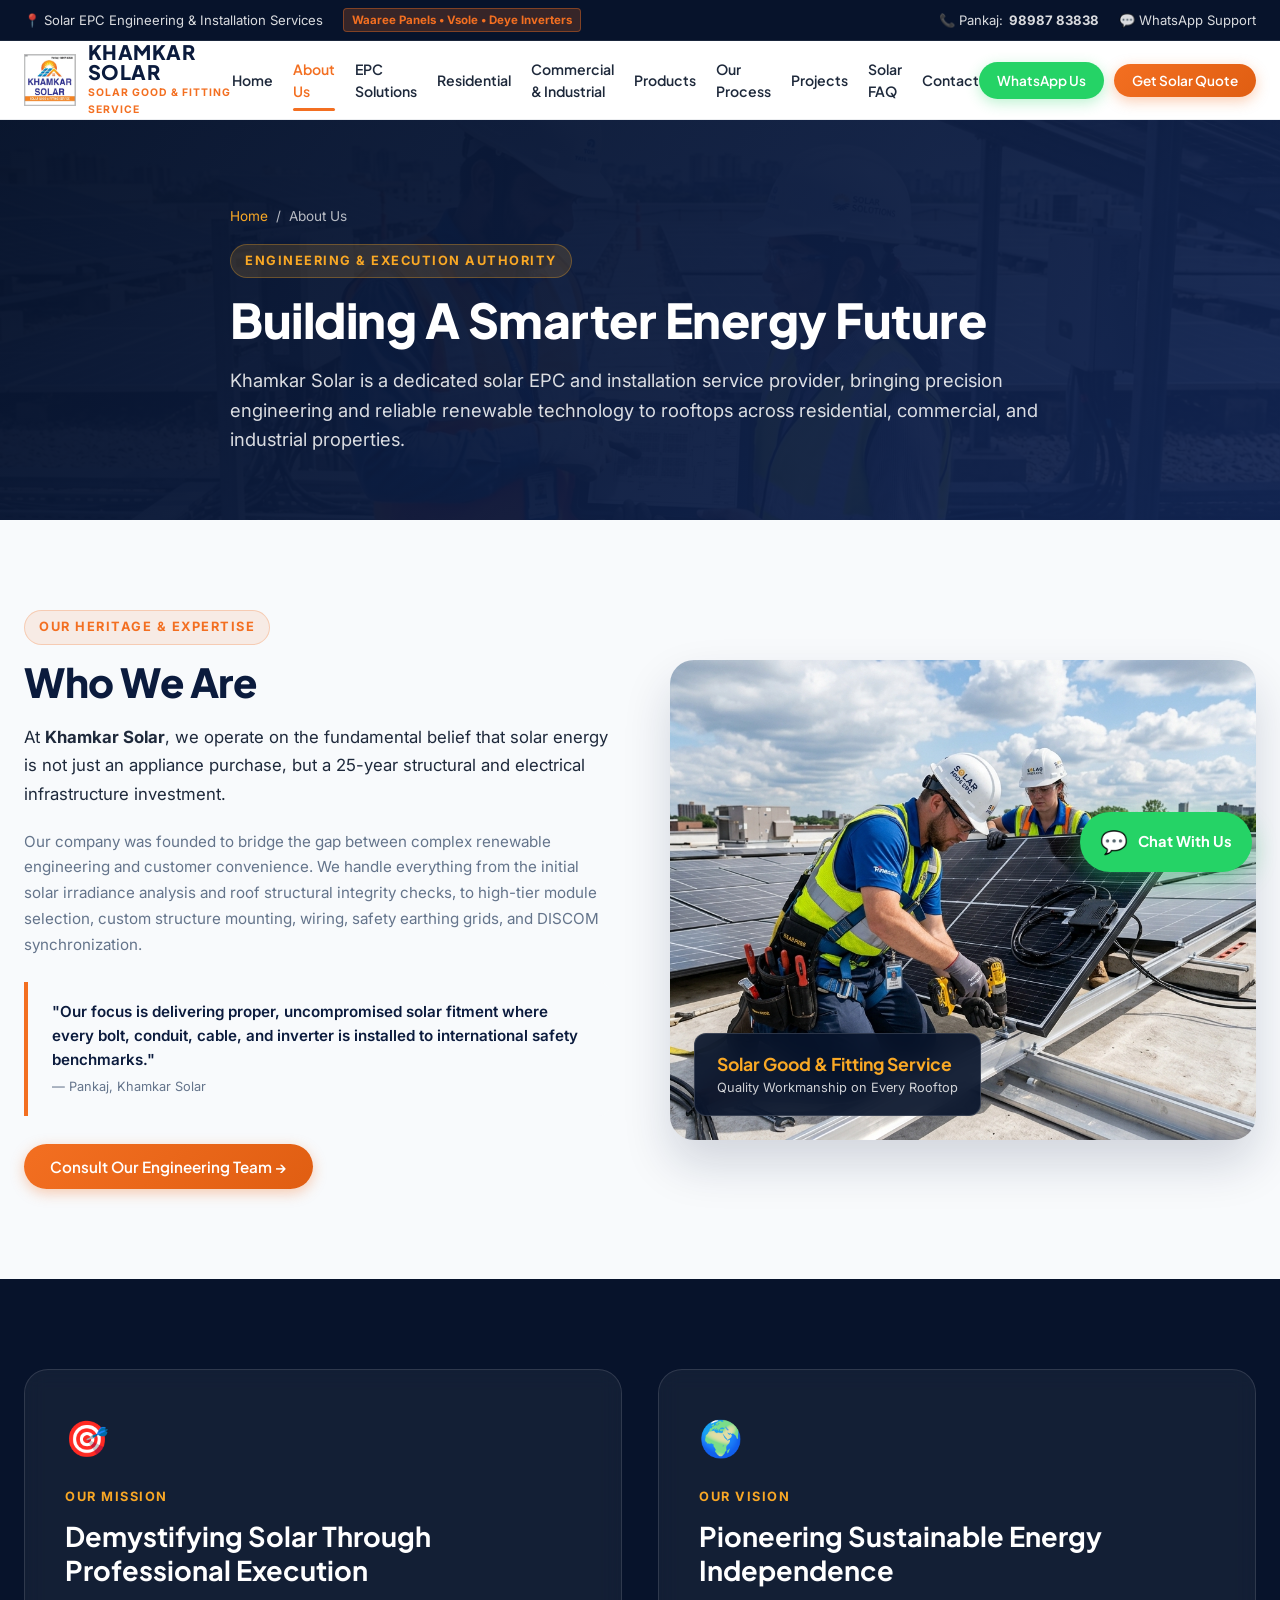
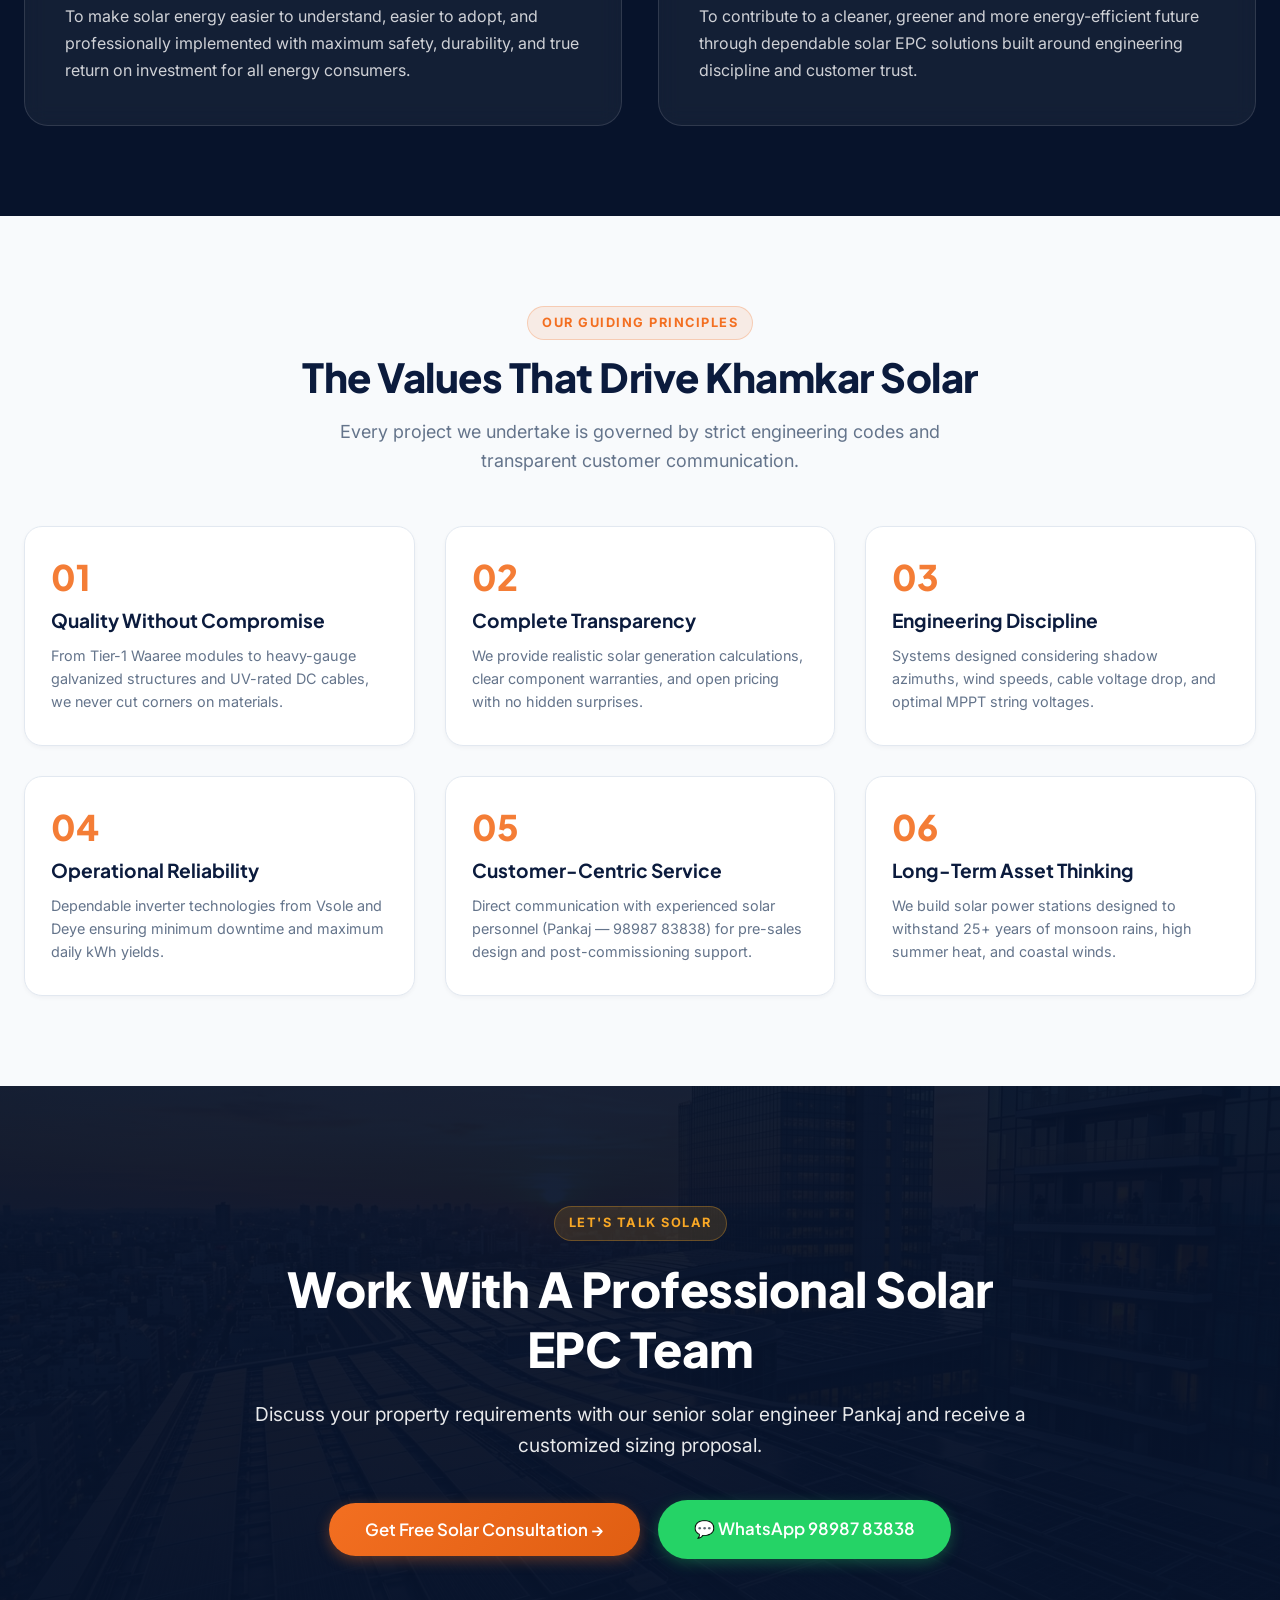
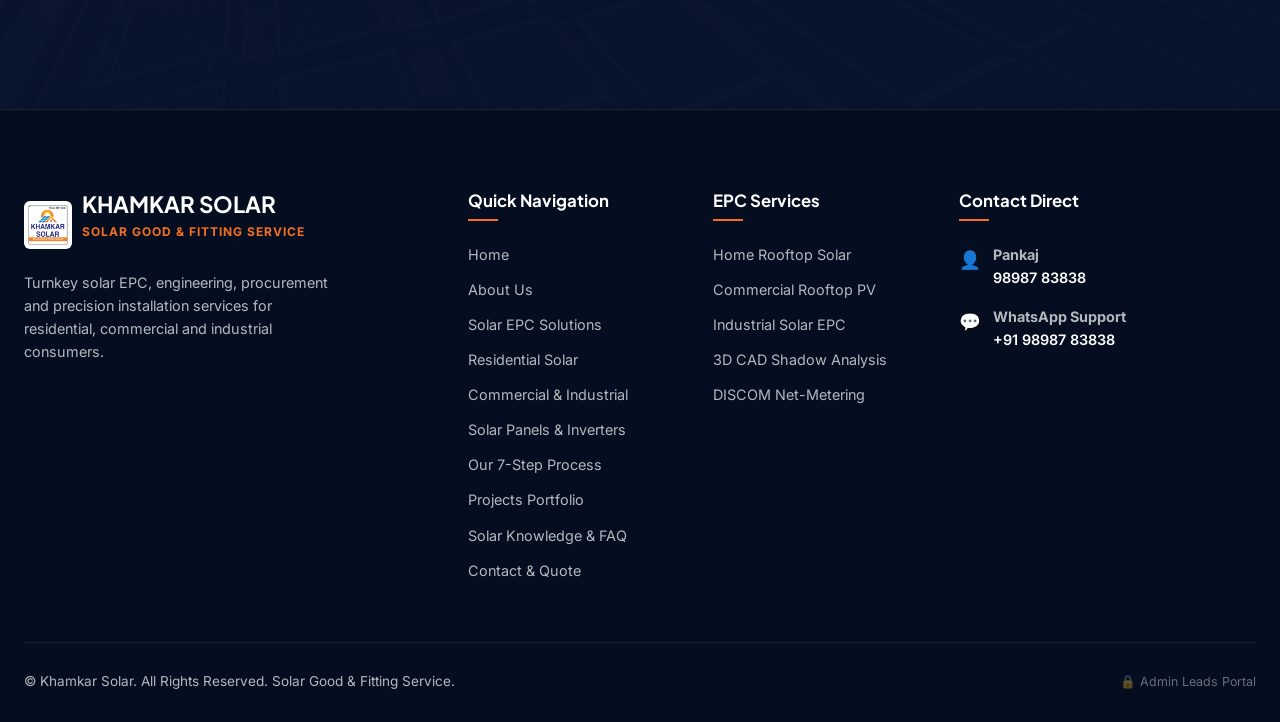
==== about.html @ e3d7c537 "Initial commit: Khamkar Solar premium 10-page corporate EPC website" ====
<!DOCTYPE html>
<html lang="en">
<head>
  <meta charset="UTF-8">
  <meta name="viewport" content="width=device-width, initial-scale=1.0">
  <title>About Us | Khamkar Solar — Solar EPC & Fitting Services</title>
  <meta name="description" content="Discover Khamkar Solar's engineering standards, mission, vision, and core values in turnkey solar EPC and rooftop fitment.">
  <link rel="icon" href="assets/images/khamkar-solar-logo.png" type="image/png">
  <link rel="stylesheet" href="css/style.css">
  <link rel="stylesheet" href="css/components.css">
</head>
<body>

  <!-- Topbar -->
  <div class="topbar">
    <div class="container topbar-content">
      <div class="topbar-left">
        <span class="topbar-link">📍 Solar EPC Engineering & Installation Services</span>
        <span class="topbar-badge">Waaree Panels • Vsole • Deye Inverters</span>
      </div>
      <div class="topbar-right">
        <a href="tel:9898783838" class="topbar-link">📞 Pankaj: <strong>98987 83838</strong></a>
        <a href="https://wa.me/919898783838" target="_blank" class="topbar-link">💬 WhatsApp Support</a>
      </div>
    </div>
  </div>

  <!-- Main Header -->
  <header class="main-header">
    <div class="container header-container">
      <a href="index.html" class="brand-logo-wrap">
        <img src="assets/images/khamkar-solar-logo.png" alt="Khamkar Solar Logo" class="brand-logo-img">
        <div class="brand-text">
          <span class="brand-name">KHAMKAR SOLAR</span>
          <span class="brand-tagline">SOLAR GOOD & FITTING SERVICE</span>
        </div>
      </a>

      <nav class="nav-menu">
        <a href="index.html" class="nav-link">Home</a>
        <a href="about.html" class="nav-link active">About Us</a>
        <a href="solutions.html" class="nav-link">EPC Solutions</a>
        <a href="residential.html" class="nav-link">Residential</a>
        <a href="commercial.html" class="nav-link">Commercial & Industrial</a>
        <a href="products.html" class="nav-link">Products</a>
        <a href="process.html" class="nav-link">Our Process</a>
        <a href="projects.html" class="nav-link">Projects</a>
        <a href="faq.html" class="nav-link">Solar FAQ</a>
        <a href="contact.html" class="nav-link">Contact</a>
      </nav>

      <div class="header-actions">
        <a href="https://wa.me/919898783838" target="_blank" class="btn btn-whatsapp btn-sm">WhatsApp Us</a>
        <button class="btn btn-primary btn-sm btn-open-quote-modal">Get Solar Quote</button>
        <button class="mobile-nav-toggle" aria-label="Toggle navigation">☰</button>
      </div>
    </div>
  </header>

  <!-- Mobile Drawer Backdrop & Drawer -->
  <div class="mobile-drawer-backdrop"></div>
  <aside class="mobile-nav-drawer">
    <div>
      <div class="mobile-drawer-header">
        <div class="brand-text">
          <span class="brand-name" style="color: #FFF;">KHAMKAR SOLAR</span>
          <span class="brand-tagline">SOLAR GOOD & FITTING SERVICE</span>
        </div>
        <button class="mobile-drawer-close">✕</button>
      </div>
      <nav class="mobile-nav-list">
        <a href="index.html">Home</a>
        <a href="about.html" class="active">About Us</a>
        <a href="solutions.html">Solar EPC Solutions</a>
        <a href="residential.html">Residential Solar</a>
        <a href="commercial.html">Commercial & Industrial</a>
        <a href="products.html">Solar Panels & Inverters</a>
        <a href="process.html">Our Process</a>
        <a href="projects.html">Projects / Portfolio</a>
        <a href="faq.html">Solar Knowledge / FAQ</a>
        <a href="contact.html">Contact / Get Quote</a>
      </nav>
    </div>
    <div class="mobile-drawer-footer">
      <a href="tel:9898783838" class="btn btn-secondary btn-sm">📞 Call: 98987 83838</a>
      <button class="btn btn-primary btn-sm btn-open-quote-modal">Get Free Solar Quote</button>
    </div>
  </aside>

  <!-- Page Hero -->
  <section class="page-hero">
    <img src="assets/images/hero-solar-engineers.jpg" alt="Solar Engineering Team" class="page-hero-bg">
    <div class="page-hero-overlay"></div>
    <div class="container">
      <div class="page-hero-content">
        <div class="breadcrumb">
          <a href="index.html">Home</a> <span>/</span> <span>About Us</span>
        </div>
        <span class="eyebrow eyebrow-light eyebrow-pill">Engineering & Execution Authority</span>
        <h1 class="page-hero-title">Building A Smarter Energy Future</h1>
        <p class="page-hero-desc">
          Khamkar Solar is a dedicated solar EPC and installation service provider, bringing precision engineering and reliable renewable technology to rooftops across residential, commercial, and industrial properties.
        </p>
      </div>
    </div>
  </section>

  <!-- Who We Are Split Section -->
  <section class="section">
    <div class="container">
      <div class="split-screen">
        <div>
          <span class="eyebrow eyebrow-pill">Our Heritage & Expertise</span>
          <h2 class="section-title">Who We Are</h2>
          <p style="color: var(--color-text-main); font-size: 1.05rem; line-height: 1.7; margin-bottom: 20px;">
            At <strong>Khamkar Solar</strong>, we operate on the fundamental belief that solar energy is not just an appliance purchase, but a 25-year structural and electrical infrastructure investment.
          </p>
          <p style="color: var(--color-text-muted); font-size: 0.95rem; line-height: 1.7; margin-bottom: 24px;">
            Our company was founded to bridge the gap between complex renewable engineering and customer convenience. We handle everything from the initial solar irradiance analysis and roof structural integrity checks, to high-tier module selection, custom structure mounting, wiring, safety earthing grids, and DISCOM synchronization.
          </p>
          <div style="background: #F8FAFC; border-left: 4px solid var(--color-accent-orange); padding: 18px 24px; border-radius: 0 var(--radius-md) var(--radius-md) 0; margin-bottom: 28px;">
            <p style="font-weight: 600; color: var(--color-primary); font-size: 0.95rem;">
              "Our focus is delivering proper, uncompromised solar fitment where every bolt, conduit, cable, and inverter is installed to international safety benchmarks."
            </p>
            <span style="font-size: 0.8rem; color: var(--color-text-muted);">— Pankaj, Khamkar Solar</span>
          </div>
          <button class="btn btn-primary btn-open-quote-modal">Consult Our Engineering Team →</button>
        </div>
        <div class="split-image-wrap">
          <img src="assets/images/solar-installation-work.jpg" alt="Solar Installation Engineers" class="split-image">
          <div class="split-badge">
            <div class="split-badge-title">Solar Good & Fitting Service</div>
            <div class="split-badge-sub">Quality Workmanship on Every Rooftop</div>
          </div>
        </div>
      </div>
    </div>
  </section>

  <!-- Mission & Vision -->
  <section class="section section-dark">
    <div class="container">
      <div class="grid-2">
        <div style="background: rgba(255,255,255,0.05); border: 1px solid rgba(255,255,255,0.12); padding: 40px; border-radius: var(--radius-xl); backdrop-filter: blur(10px);">
          <div style="font-size: 2.2rem; margin-bottom: 16px;">🎯</div>
          <span class="eyebrow eyebrow-light">Our Mission</span>
          <h3 style="color: #FFF; font-size: 1.7rem; margin-bottom: 16px;">Demystifying Solar Through Professional Execution</h3>
          <p style="color: rgba(255,255,255,0.8); font-size: 1rem; line-height: 1.7;">
            To make solar energy easier to understand, easier to adopt, and professionally implemented with maximum safety, durability, and true return on investment for all energy consumers.
          </p>
        </div>

        <div style="background: rgba(255,255,255,0.05); border: 1px solid rgba(255,255,255,0.12); padding: 40px; border-radius: var(--radius-xl); backdrop-filter: blur(10px);">
          <div style="font-size: 2.2rem; margin-bottom: 16px;">🌍</div>
          <span class="eyebrow eyebrow-light">Our Vision</span>
          <h3 style="color: #FFF; font-size: 1.7rem; margin-bottom: 16px;">Pioneering Sustainable Energy Independence</h3>
          <p style="color: rgba(255,255,255,0.8); font-size: 1rem; line-height: 1.7;">
            To contribute to a cleaner, greener and more energy-efficient future through dependable solar EPC solutions built around engineering discipline and customer trust.
          </p>
        </div>
      </div>
    </div>
  </section>

  <!-- Core Values 6-Block Grid -->
  <section class="section">
    <div class="container">
      <div class="text-center" style="max-width: 720px; margin: 0 auto 50px;">
        <span class="eyebrow eyebrow-pill">Our Guiding Principles</span>
        <h2 class="section-title">The Values That Drive Khamkar Solar</h2>
        <p class="section-subtitle center-block">
          Every project we undertake is governed by strict engineering codes and transparent customer communication.
        </p>
      </div>

      <div class="grid-3">
        <div class="why-card" style="background: #FFF; border: 1px solid var(--color-border); box-shadow: var(--shadow-sm);">
          <span class="why-num">01</span>
          <h4 style="color: var(--color-primary);">Quality Without Compromise</h4>
          <p style="color: var(--color-text-muted);">From Tier-1 Waaree modules to heavy-gauge galvanized structures and UV-rated DC cables, we never cut corners on materials.</p>
        </div>

        <div class="why-card" style="background: #FFF; border: 1px solid var(--color-border); box-shadow: var(--shadow-sm);">
          <span class="why-num">02</span>
          <h4 style="color: var(--color-primary);">Complete Transparency</h4>
          <p style="color: var(--color-text-muted);">We provide realistic solar generation calculations, clear component warranties, and open pricing with no hidden surprises.</p>
        </div>

        <div class="why-card" style="background: #FFF; border: 1px solid var(--color-border); box-shadow: var(--shadow-sm);">
          <span class="why-num">03</span>
          <h4 style="color: var(--color-primary);">Engineering Discipline</h4>
          <p style="color: var(--color-text-muted);">Systems designed considering shadow azimuths, wind speeds, cable voltage drop, and optimal MPPT string voltages.</p>
        </div>

        <div class="why-card" style="background: #FFF; border: 1px solid var(--color-border); box-shadow: var(--shadow-sm);">
          <span class="why-num">04</span>
          <h4 style="color: var(--color-primary);">Operational Reliability</h4>
          <p style="color: var(--color-text-muted);">Dependable inverter technologies from Vsole and Deye ensuring minimum downtime and maximum daily kWh yields.</p>
        </div>

        <div class="why-card" style="background: #FFF; border: 1px solid var(--color-border); box-shadow: var(--shadow-sm);">
          <span class="why-num">05</span>
          <h4 style="color: var(--color-primary);">Customer-Centric Service</h4>
          <p style="color: var(--color-text-muted);">Direct communication with experienced solar personnel (Pankaj — 98987 83838) for pre-sales design and post-commissioning support.</p>
        </div>

        <div class="why-card" style="background: #FFF; border: 1px solid var(--color-border); box-shadow: var(--shadow-sm);">
          <span class="why-num">06</span>
          <h4 style="color: var(--color-primary);">Long-Term Asset Thinking</h4>
          <p style="color: var(--color-text-muted);">We build solar power stations designed to withstand 25+ years of monsoon rains, high summer heat, and coastal winds.</p>
        </div>
      </div>
    </div>
  </section>

  <!-- Grand Sunset CTA -->
  <section class="grand-cta-section">
    <img src="assets/images/hero-solar-sunset.jpg" alt="Sunset Solar Array" class="grand-cta-bg">
    <div class="grand-cta-overlay"></div>
    <div class="container">
      <div class="grand-cta-content">
        <span class="eyebrow eyebrow-light eyebrow-pill" style="margin-bottom: 18px;">Let's Talk Solar</span>
        <h2>Work With A Professional Solar EPC Team</h2>
        <p>
          Discuss your property requirements with our senior solar engineer Pankaj and receive a customized sizing proposal.
        </p>
        <div class="grand-cta-buttons">
          <button class="btn btn-primary btn-lg btn-open-quote-modal">Get Free Solar Consultation →</button>
          <a href="https://wa.me/919898783838" target="_blank" class="btn btn-whatsapp btn-lg">
            💬 WhatsApp 98987 83838
          </a>
        </div>
      </div>
    </div>
  </section>

  <!-- Global Footer -->
  <footer class="main-footer">
    <div class="container">
      <div class="footer-grid">
        <div class="footer-brand">
          <div style="display: flex; align-items: center; gap: 10px; margin-bottom: 12px;">
            <img src="assets/images/khamkar-solar-logo.png" alt="Khamkar Solar" style="height: 48px; background: #FFF; padding: 4px; border-radius: 6px;">
            <div>
              <h3>KHAMKAR SOLAR</h3>
              <div class="footer-tagline">SOLAR GOOD & FITTING SERVICE</div>
            </div>
          </div>
          <p>Turnkey solar EPC, engineering, procurement and precision installation services for residential, commercial and industrial consumers.</p>
        </div>

        <div>
          <h4 class="footer-heading">Quick Navigation</h4>
          <div class="footer-links">
            <a href="index.html">Home</a>
            <a href="about.html">About Us</a>
            <a href="solutions.html">Solar EPC Solutions</a>
            <a href="residential.html">Residential Solar</a>
            <a href="commercial.html">Commercial & Industrial</a>
            <a href="products.html">Solar Panels & Inverters</a>
            <a href="process.html">Our 7-Step Process</a>
            <a href="projects.html">Projects Portfolio</a>
            <a href="faq.html">Solar Knowledge & FAQ</a>
            <a href="contact.html">Contact & Quote</a>
          </div>
        </div>

        <div>
          <h4 class="footer-heading">EPC Services</h4>
          <div class="footer-links">
            <a href="residential.html">Home Rooftop Solar</a>
            <a href="commercial.html">Commercial Rooftop PV</a>
            <a href="commercial.html">Industrial Solar EPC</a>
            <a href="solutions.html">3D CAD Shadow Analysis</a>
            <a href="solutions.html">DISCOM Net-Metering</a>
          </div>
        </div>

        <div>
          <h4 class="footer-heading">Contact Direct</h4>
          <div class="footer-contact-item">
            <span class="footer-contact-icon">👤</span>
            <div><strong>Pankaj</strong><br><a href="tel:9898783838">98987 83838</a></div>
          </div>
          <div class="footer-contact-item">
            <span class="footer-contact-icon">💬</span>
            <div><strong>WhatsApp Support</strong><br><a href="https://wa.me/919898783838" target="_blank">+91 98987 83838</a></div>
          </div>
        </div>
      </div>

      <div class="footer-bottom">
        <div>© Khamkar Solar. All Rights Reserved. Solar Good & Fitting Service.</div>
        <div><a href="#" id="openAdminLeads" class="footer-admin-btn">🔒 Admin Leads Portal</a></div>
      </div>
    </div>
  </footer>

  <!-- Include Quote Modal & Admin Drawer & Floating Widgets from main.js -->
  <div class="modal-backdrop" id="quoteModal">
    <div class="quote-modal-card">
      <div class="quote-modal-header">
        <button class="quote-modal-close" aria-label="Close modal">✕</button>
        <span class="eyebrow eyebrow-light" style="font-size: 0.75rem; letter-spacing: 1px;">KHAMKAR SOLAR EPC</span>
        <h3 style="color: #FFF; font-size: 1.4rem;">Get Your Free Solar Quote</h3>
        <p style="color: rgba(255,255,255,0.75); font-size: 0.82rem; margin-top: 4px;">Complete 5 simple steps for an engineered solar proposal.</p>
        <div class="quote-step-indicators">
          <div class="step-node active">1</div>
          <div class="step-node">2</div>
          <div class="step-node">3</div>
          <div class="step-node">4</div>
          <div class="step-node">5</div>
        </div>
      </div>
      <div class="quote-modal-body">
        <div class="quote-form-wizard">
          <form id="multiStepQuoteForm">
            <div class="quote-step-pane active" data-step="1">
              <h3>What type of property is this for?</h3>
              <p>Select your establishment type.</p>
              <div class="radio-selection-grid">
                <label class="radio-box-option selected">
                  <input type="radio" name="propertyType" value="Residential" checked>
                  <div class="radio-box-icon">🏡</div>
                  <span class="radio-box-label">Residential</span>
                </label>
                <label class="radio-box-option">
                  <input type="radio" name="propertyType" value="Commercial">
                  <div class="radio-box-icon">🏢</div>
                  <span class="radio-box-label">Commercial</span>
                </label>
                <label class="radio-box-option">
                  <input type="radio" name="propertyType" value="Industrial">
                  <div class="radio-box-icon">🏭</div>
                  <span class="radio-box-label">Industrial</span>
                </label>
              </div>
            </div>
            <div class="quote-step-pane" data-step="2">
              <h3>Monthly Electricity Bill?</h3>
              <div class="form-field">
                <select id="quoteBillRange">
                  <option value="Under ₹3,000">Under ₹3,000 / month</option>
                  <option value="₹3,000 - ₹6,000" selected>₹3,000 - ₹6,000 / month</option>
                  <option value="₹6,000 - ₹12,000">₹6,000 - ₹12,000 / month</option>
                  <option value="₹12,000 - ₹25,000">₹12,000 - ₹25,000 / month</option>
                  <option value="Above ₹25,000">Above ₹25,000 / month</option>
                </select>
              </div>
            </div>
            <div class="quote-step-pane" data-step="3">
              <h3>City / Location</h3>
              <div class="form-field">
                <input type="text" id="quoteCity" placeholder="City or Town name">
              </div>
            </div>
            <div class="quote-step-pane" data-step="4">
              <h3>Your Contact Information</h3>
              <div class="form-field">
                <label>Full Name *</label>
                <input type="text" id="quoteName" required placeholder="Full name">
              </div>
              <div class="form-field">
                <label>Phone Number *</label>
                <input type="tel" id="quotePhone" required placeholder="10-digit mobile number">
              </div>
            </div>
            <div class="quote-step-pane" data-step="5">
              <h3>Requirement Notes</h3>
              <div class="form-field">
                <select id="quoteRequirement">
                  <option value="Solar EPC Rooftop" selected>Solar EPC Rooftop System</option>
                  <option value="Waaree Solar Panels">Waaree Solar Panels</option>
                  <option value="Inverter Installation">Vsole / Deye Inverters</option>
                  <option value="Consultation">Engineering Consultation</option>
                </select>
              </div>
              <div class="form-field">
                <textarea id="quoteMessage" rows="3" placeholder="Additional details..."></textarea>
              </div>
            </div>
            <div class="quote-modal-footer">
              <button type="button" class="btn btn-outline-navy btn-sm" id="quoteBtnPrev" style="display: none;">← Back</button>
              <div style="margin-left: auto;">
                <button type="button" class="btn btn-primary" id="quoteBtnNext">Continue →</button>
                <button type="submit" class="btn btn-primary" id="quoteBtnSubmit" style="display: none;">Submit Quote ✓</button>
              </div>
            </div>
          </form>
        </div>
        <div class="quote-success-state" style="display: none;">
          <div class="quote-success-icon">✓</div>
          <h3>Thank You!</h3>
          <p>We have received your enquiry. Our team will contact you shortly.</p>
          <a href="#" target="_blank" class="btn btn-whatsapp btn-wa-submit">💬 Fast-Track on WhatsApp</a>
        </div>
      </div>
    </div>
  </div>

  <!-- Floating Elements -->
  <a href="https://wa.me/919898783838" target="_blank" class="whatsapp-float-btn" aria-label="Chat on WhatsApp">
    <span class="whatsapp-float-icon">💬</span>
    <span>Chat With Us</span>
  </a>
  <div class="mobile-call-bar">
    <div class="mobile-call-bar-grid">
      <a href="tel:9898783838" class="btn btn-secondary btn-sm" style="background: var(--color-primary); color: #FFF;">📞 Call</a>
      <a href="https://wa.me/919898783838" target="_blank" class="btn btn-whatsapp btn-sm">💬 WhatsApp</a>
    </div>
  </div>

  <div class="admin-drawer" id="adminDrawer">
    <div class="admin-drawer-header">
      <div><h3 style="color: #FFF;">CMS & Lead Storage</h3></div>
      <button id="closeAdminDrawer" style="color: #FFF;">✕</button>
    </div>
    <div class="admin-drawer-body">
      <div id="adminLeadsList"></div>
    </div>
  </div>

  <script src="js/main.js"></script>
</body>
</html>
---- css/style.css ----
/* ==========================================================================
   KHAMKAR SOLAR — EPC CORPORATE DESIGN SYSTEM & CORE STYLES
   Brand: Khamkar Solar | Solar Good & Fitting Service
   ========================================================================== */

@import url('https://fonts.googleapis.com/css2?family=Inter:wght@300;400;500;600;700&family=Plus+Jakarta+Sans:wght@400;500;600;700;800&display=swap');

:root {
  /* Brand Color Palette */
  --color-primary-dark: #07132B;
  --color-primary: #0B1B3D;
  --color-primary-navy: #132758;
  --color-primary-light: #1E3A8A;
  
  --color-accent-orange: #F36F21;
  --color-accent-orange-hover: #E05E12;
  --color-accent-orange-glow: rgba(243, 111, 33, 0.25);
  
  --color-accent-gold: #F9A825;
  --color-accent-yellow: #FFB300;
  
  --color-bg-light: #F8FAFC;
  --color-bg-white: #FFFFFF;
  --color-bg-card: #FFFFFF;
  --color-bg-dark-card: #0F1E36;
  
  --color-text-main: #1E293B;
  --color-text-muted: #64748B;
  --color-text-light: #94A3B8;
  --color-text-white: #FFFFFF;
  
  --color-border: #E2E8F0;
  --color-border-dark: rgba(255, 255, 255, 0.12);
  
  /* Typography */
  --font-heading: 'Plus Jakarta Sans', -apple-system, BlinkMacSystemFont, 'Segoe UI', Roboto, sans-serif;
  --font-body: 'Inter', -apple-system, BlinkMacSystemFont, 'Segoe UI', Roboto, sans-serif;
  
  /* Shadows & Glassmorphism */
  --shadow-sm: 0 2px 4px rgba(11, 27, 61, 0.04);
  --shadow-md: 0 6px 18px rgba(11, 27, 61, 0.08);
  --shadow-lg: 0 14px 32px rgba(11, 27, 61, 0.12);
  --shadow-xl: 0 24px 48px rgba(11, 27, 61, 0.16);
  --shadow-orange: 0 10px 25px rgba(243, 111, 33, 0.35);
  
  --glass-bg: rgba(255, 255, 255, 0.85);
  --glass-border: rgba(255, 255, 255, 0.4);
  --glass-dark-bg: rgba(11, 27, 61, 0.75);
  --glass-dark-border: rgba(255, 255, 255, 0.1);
  
  /* Transitions */
  --transition-fast: 0.2s cubic-bezier(0.4, 0, 0.2, 1);
  --transition-normal: 0.35s cubic-bezier(0.4, 0, 0.2, 1);
  --transition-slow: 0.6s cubic-bezier(0.4, 0, 0.2, 1);
  
  /* Container & Spacing */
  --container-max: 1280px;
  --radius-sm: 6px;
  --radius-md: 12px;
  --radius-lg: 18px;
  --radius-xl: 24px;
}

/* Base Resets */
*, *::before, *::after {
  box-sizing: border-box;
  margin: 0;
  padding: 0;
}

html {
  scroll-behavior: smooth;
  font-size: 16px;
  -webkit-text-size-adjust: 100%;
}

body {
  font-family: var(--font-body);
  color: var(--color-text-main);
  background-color: var(--color-bg-light);
  line-height: 1.6;
  overflow-x: hidden;
  -webkit-font-smoothing: antialiased;
}

img {
  max-width: 100%;
  height: auto;
  display: block;
}

a {
  color: inherit;
  text-decoration: none;
  transition: var(--transition-fast);
}

button {
  cursor: pointer;
  border: none;
  background: none;
  font-family: inherit;
  transition: var(--transition-fast);
}

ul, ol {
  list-style: none;
}

.container {
  max-width: var(--container-max);
  margin: 0 auto;
  padding: 0 24px;
}

/* Typography Utility */
h1, h2, h3, h4, h5, h6 {
  font-family: var(--font-heading);
  font-weight: 700;
  color: var(--color-primary);
  line-height: 1.25;
}

.eyebrow {
  display: inline-flex;
  align-items: center;
  gap: 8px;
  text-transform: uppercase;
  font-size: 0.8rem;
  font-weight: 700;
  letter-spacing: 1.5px;
  color: var(--color-accent-orange);
  margin-bottom: 12px;
}

.eyebrow-pill {
  background: rgba(243, 111, 33, 0.1);
  color: var(--color-accent-orange);
  padding: 6px 14px;
  border-radius: 50px;
  border: 1px solid rgba(243, 111, 33, 0.25);
}

.eyebrow-light {
  color: var(--color-accent-gold);
}

.eyebrow-light.eyebrow-pill {
  background: rgba(249, 168, 37, 0.15);
  border-color: rgba(249, 168, 37, 0.3);
}

.section-title {
  font-size: 2.5rem;
  font-weight: 800;
  margin-bottom: 16px;
  letter-spacing: -0.5px;
}

.section-subtitle {
  font-size: 1.125rem;
  color: var(--color-text-muted);
  max-width: 680px;
  margin-bottom: 40px;
}

.text-white {
  color: var(--color-text-white) !important;
}

.text-muted-light {
  color: var(--color-text-light) !important;
}

.text-center {
  text-align: center;
}

.center-block {
  margin-left: auto;
  margin-right: auto;
}

/* Buttons */
.btn {
  display: inline-flex;
  align-items: center;
  justify-content: center;
  gap: 10px;
  font-family: var(--font-heading);
  font-weight: 600;
  font-size: 0.95rem;
  padding: 13px 26px;
  border-radius: 50px;
  transition: all var(--transition-fast);
  white-space: nowrap;
}

.btn-primary {
  background: linear-gradient(135deg, var(--color-accent-orange) 0%, #E05E12 100%);
  color: #FFFFFF;
  box-shadow: 0 4px 14px rgba(243, 111, 33, 0.35);
}

.btn-primary:hover {
  background: linear-gradient(135deg, #FF7D30 0%, var(--color-accent-orange) 100%);
  transform: translateY(-2px);
  box-shadow: 0 8px 22px rgba(243, 111, 33, 0.45);
}

.btn-secondary {
  background: rgba(255, 255, 255, 0.12);
  color: #FFFFFF;
  border: 1px solid rgba(255, 255, 255, 0.3);
  backdrop-filter: blur(8px);
}

.btn-secondary:hover {
  background: rgba(255, 255, 255, 0.22);
  border-color: #FFFFFF;
  transform: translateY(-2px);
}

.btn-outline-navy {
  background: transparent;
  color: var(--color-primary);
  border: 1.5px solid var(--color-primary);
}

.btn-outline-navy:hover {
  background: var(--color-primary);
  color: #FFFFFF;
  transform: translateY(-2px);
}

.btn-whatsapp {
  background: #25D366;
  color: #FFFFFF;
  box-shadow: 0 4px 14px rgba(37, 211, 102, 0.3);
}

.btn-whatsapp:hover {
  background: #20BA5A;
  transform: translateY(-2px);
  box-shadow: 0 8px 20px rgba(37, 211, 102, 0.45);
}

.btn-sm {
  padding: 8px 18px;
  font-size: 0.85rem;
}

.btn-lg {
  padding: 16px 36px;
  font-size: 1.05rem;
}

.btn-icon-right span {
  transition: transform var(--transition-fast);
}

.btn:hover .btn-icon-right span {
  transform: translateX(4px);
}

/* ==========================================================================
   GLOBAL HEADER & NAVIGATION
   ========================================================================== */

/* Top Topbar */
.topbar {
  background: var(--color-primary-dark);
  color: rgba(255, 255, 255, 0.8);
  font-size: 0.82rem;
  padding: 8px 0;
  border-bottom: 1px solid rgba(255, 255, 255, 0.08);
}

.topbar-content {
  display: flex;
  justify-content: space-between;
  align-items: center;
}

.topbar-left, .topbar-right {
  display: flex;
  align-items: center;
  gap: 20px;
}

.topbar-link {
  display: flex;
  align-items: center;
  gap: 6px;
  color: rgba(255, 255, 255, 0.85);
}

.topbar-link:hover {
  color: var(--color-accent-gold);
}

.topbar-badge {
  background: rgba(243, 111, 33, 0.2);
  color: var(--color-accent-orange);
  font-weight: 700;
  padding: 2px 8px;
  border-radius: 4px;
  font-size: 0.72rem;
  border: 1px solid rgba(243, 111, 33, 0.4);
}

/* Main Navigation Header */
.main-header {
  position: sticky;
  top: 0;
  left: 0;
  right: 0;
  z-index: 1000;
  background: rgba(255, 255, 255, 0.96);
  backdrop-filter: blur(16px);
  -webkit-backdrop-filter: blur(16px);
  border-bottom: 1px solid rgba(11, 27, 61, 0.08);
  transition: all var(--transition-normal);
}

.main-header.scrolled {
  background: rgba(255, 255, 255, 0.98);
  box-shadow: var(--shadow-md);
  padding: 4px 0;
}

.header-container {
  display: flex;
  align-items: center;
  justify-content: space-between;
  height: 78px;
  transition: height var(--transition-normal);
}

.main-header.scrolled .header-container {
  height: 64px;
}

/* Logo */
.brand-logo-wrap {
  display: flex;
  align-items: center;
  gap: 12px;
  text-decoration: none;
}

.brand-logo-img {
  height: 52px;
  width: auto;
  object-fit: contain;
  transition: height var(--transition-normal);
}

.main-header.scrolled .brand-logo-img {
  height: 44px;
}

.brand-text {
  display: flex;
  flex-direction: column;
}

.brand-name {
  font-family: var(--font-heading);
  font-weight: 800;
  font-size: 1.25rem;
  color: var(--color-primary);
  line-height: 1;
  letter-spacing: 0.5px;
}

.brand-tagline {
  font-size: 0.65rem;
  font-weight: 700;
  color: var(--color-accent-orange);
  letter-spacing: 1px;
  text-transform: uppercase;
  margin-top: 3px;
}

/* Nav Links */
.nav-menu {
  display: flex;
  align-items: center;
  gap: 20px;
}

.nav-link {
  font-family: var(--font-heading);
  font-size: 0.88rem;
  font-weight: 600;
  color: var(--color-text-main);
  position: relative;
  padding: 8px 0;
  transition: color var(--transition-fast);
}

.nav-link::after {
  content: '';
  position: absolute;
  bottom: 0;
  left: 0;
  width: 0;
  height: 2.5px;
  background: var(--color-accent-orange);
  border-radius: 2px;
  transition: width var(--transition-fast);
}

.nav-link:hover, .nav-link.active {
  color: var(--color-accent-orange);
}

.nav-link:hover::after, .nav-link.active::after {
  width: 100%;
}

.header-actions {
  display: flex;
  align-items: center;
  gap: 10px;
}

/* Mobile Toggle */
.mobile-nav-toggle {
  display: none;
  background: none;
  border: none;
  width: 44px;
  height: 44px;
  border-radius: 8px;
  color: var(--color-primary);
  font-size: 1.5rem;
  align-items: center;
  justify-content: center;
}

/* Mobile Navigation Drawer */
.mobile-nav-drawer {
  position: fixed;
  top: 0;
  right: -100%;
  width: 85%;
  max-width: 380px;
  height: 100vh;
  background: var(--color-primary-dark);
  color: #FFFFFF;
  z-index: 2000;
  padding: 30px 24px;
  box-shadow: -10px 0 30px rgba(0,0,0,0.5);
  display: flex;
  flex-direction: column;
  justify-content: space-between;
  transition: right var(--transition-normal);
  overflow-y: auto;
}

.mobile-nav-drawer.active {
  right: 0;
}

.mobile-drawer-backdrop {
  position: fixed;
  inset: 0;
  background: rgba(0, 0, 0, 0.6);
  backdrop-filter: blur(4px);
  z-index: 1999;
  opacity: 0;
  pointer-events: none;
  transition: opacity var(--transition-normal);
}

.mobile-drawer-backdrop.active {
  opacity: 1;
  pointer-events: auto;
}

.mobile-drawer-header {
  display: flex;
  align-items: center;
  justify-content: space-between;
  margin-bottom: 24px;
  padding-bottom: 16px;
  border-bottom: 1px solid rgba(255,255,255,0.1);
}

.mobile-drawer-close {
  color: #FFFFFF;
  font-size: 1.8rem;
  width: 40px;
  height: 40px;
  display: flex;
  align-items: center;
  justify-content: center;
}

.mobile-nav-list {
  display: flex;
  flex-direction: column;
  gap: 14px;
}

.mobile-nav-list a {
  font-family: var(--font-heading);
  font-size: 1.05rem;
  font-weight: 600;
  color: rgba(255, 255, 255, 0.85);
  padding: 6px 0;
  display: block;
}

.mobile-nav-list a.active, .mobile-nav-list a:hover {
  color: var(--color-accent-orange);
  padding-left: 8px;
}

.mobile-drawer-footer {
  margin-top: 24px;
  padding-top: 20px;
  border-top: 1px solid rgba(255,255,255,0.1);
  display: flex;
  flex-direction: column;
  gap: 12px;
}

/* ==========================================================================
   HERO SLIDESHOW SECTION (HOMEPAGE)
   ========================================================================== */

.hero-slider-section {
  position: relative;
  min-height: 88vh;
  height: 680px;
  overflow: hidden;
  background: var(--color-primary-dark);
}

.hero-slide {
  position: absolute;
  inset: 0;
  opacity: 0;
  visibility: hidden;
  transition: opacity 0.9s cubic-bezier(0.4, 0, 0.2, 1), visibility 0.9s;
  z-index: 1;
}

.hero-slide.active {
  opacity: 1;
  visibility: visible;
  z-index: 2;
}

.hero-bg-img {
  position: absolute;
  inset: 0;
  width: 100%;
  height: 100%;
  object-fit: cover;
  transform: scale(1.04);
  transition: transform 6s cubic-bezier(0.25, 0.46, 0.45, 0.94);
}

.hero-slide.active .hero-bg-img {
  transform: scale(1.12);
}

.hero-overlay {
  position: absolute;
  inset: 0;
  background: linear-gradient(
    90deg,
    rgba(7, 19, 43, 0.92) 0%,
    rgba(11, 27, 61, 0.75) 55%,
    rgba(11, 27, 61, 0.35) 100%
  );
  z-index: 2;
}

.hero-overlay::after {
  content: '';
  position: absolute;
  inset: 0;
  background: radial-gradient(circle at bottom right, rgba(243, 111, 33, 0.15), transparent 60%);
  pointer-events: none;
}

.hero-content {
  position: relative;
  z-index: 3;
  height: 100%;
  display: flex;
  flex-direction: column;
  justify-content: center;
  max-width: 820px;
  color: #FFFFFF;
  padding: 60px 0;
}

.hero-eyebrow {
  display: inline-flex;
  align-items: center;
  gap: 10px;
  background: rgba(255, 255, 255, 0.1);
  backdrop-filter: blur(6px);
  border: 1px solid rgba(255, 255, 255, 0.2);
  padding: 6px 16px;
  border-radius: 50px;
  font-size: 0.85rem;
  font-weight: 700;
  letter-spacing: 1.5px;
  color: var(--color-accent-gold);
  margin-bottom: 20px;
  width: fit-content;
}

.hero-title {
  font-size: 3.4rem;
  font-weight: 800;
  line-height: 1.12;
  color: #FFFFFF;
  margin-bottom: 20px;
  letter-spacing: -1px;
}

.hero-subtitle {
  font-size: 1.2rem;
  line-height: 1.6;
  color: rgba(255, 255, 255, 0.88);
  margin-bottom: 36px;
  max-width: 680px;
}

.hero-cta-group {
  display: flex;
  align-items: center;
  flex-wrap: wrap;
  gap: 16px;
  margin-bottom: 26px;
}

.hero-contact-badge {
  display: inline-flex;
  align-items: center;
  gap: 10px;
  font-size: 0.95rem;
  color: rgba(255, 255, 255, 0.9);
  padding: 8px 16px;
  background: rgba(255, 255, 255, 0.08);
  border-radius: 50px;
  border: 1px solid rgba(255, 255, 255, 0.15);
}

.hero-contact-badge strong {
  color: var(--color-accent-gold);
}

/* Slider Controls & Indicators */
.hero-controls {
  position: absolute;
  bottom: 36px;
  right: 48px;
  z-index: 10;
  display: flex;
  align-items: center;
  gap: 20px;
}

.hero-indicators {
  display: flex;
  align-items: center;
  gap: 10px;
}

.indicator-item {
  width: 44px;
  height: 5px;
  background: rgba(255, 255, 255, 0.25);
  border-radius: 4px;
  position: relative;
  overflow: hidden;
  cursor: pointer;
  transition: all var(--transition-fast);
}

.indicator-progress {
  position: absolute;
  top: 0;
  left: 0;
  height: 100%;
  width: 0%;
  background: var(--color-accent-orange);
}

.indicator-item.active .indicator-progress {
  width: 100%;
  transition: width 3s linear;
}

.slide-number-indicator {
  font-family: var(--font-heading);
  font-size: 0.9rem;
  font-weight: 700;
  color: rgba(255, 255, 255, 0.9);
  letter-spacing: 2px;
}

/* ==========================================================================
   PAGE HERO (INNER 9 PAGES)
   ========================================================================== */

.page-hero {
  position: relative;
  min-height: 400px;
  background: var(--color-primary-dark);
  display: flex;
  align-items: center;
  overflow: hidden;
  padding: 80px 0 60px;
}

.page-hero-bg {
  position: absolute;
  inset: 0;
  width: 100%;
  height: 100%;
  object-fit: cover;
  opacity: 0.4;
}

.page-hero-overlay {
  position: absolute;
  inset: 0;
  background: linear-gradient(135deg, rgba(7, 19, 43, 0.95) 0%, rgba(19, 39, 88, 0.85) 100%);
}

.page-hero-content {
  position: relative;
  z-index: 2;
  max-width: 820px;
  color: #FFFFFF;
}

.breadcrumb {
  display: flex;
  align-items: center;
  gap: 8px;
  font-size: 0.85rem;
  color: rgba(255, 255, 255, 0.7);
  margin-bottom: 16px;
}

.breadcrumb a {
  color: var(--color-accent-gold);
}

.breadcrumb a:hover {
  text-decoration: underline;
}

.page-hero-title {
  font-size: 3rem;
  font-weight: 800;
  color: #FFFFFF;
  margin-bottom: 16px;
  letter-spacing: -0.5px;
}

.page-hero-desc {
  font-size: 1.15rem;
  color: rgba(255, 255, 255, 0.85);
  line-height: 1.6;
}

/* ==========================================================================
   TRUST STRIP
   ========================================================================== */

.trust-strip {
  background: #FFFFFF;
  padding: 24px 0;
  border-bottom: 1px solid var(--color-border);
  box-shadow: var(--shadow-sm);
  position: relative;
  z-index: 5;
}

.trust-grid {
  display: grid;
  grid-template-columns: repeat(6, 1fr);
  gap: 16px;
}

.trust-card {
  display: flex;
  align-items: center;
  gap: 12px;
  padding: 8px;
  border-radius: var(--radius-md);
  transition: transform var(--transition-fast);
}

.trust-card:hover {
  transform: translateY(-3px);
}

.trust-icon-box {
  width: 44px;
  height: 44px;
  border-radius: 12px;
  background: rgba(243, 111, 33, 0.1);
  color: var(--color-accent-orange);
  display: flex;
  align-items: center;
  justify-content: center;
  font-size: 1.25rem;
  flex-shrink: 0;
}

.trust-info h4 {
  font-size: 0.9rem;
  font-weight: 700;
  color: var(--color-primary);
  line-height: 1.2;
}

.trust-info p {
  font-size: 0.75rem;
  color: var(--color-text-muted);
}

/* ==========================================================================
   SECTIONS & LAYOUT
   ========================================================================== */

.section {
  padding: 90px 0;
  position: relative;
}

.section-dark {
  background: var(--color-primary-dark);
  color: #FFFFFF;
}

.section-dark h2, .section-dark h3, .section-dark h4 {
  color: #FFFFFF;
}

.section-dark .section-subtitle {
  color: rgba(255, 255, 255, 0.75);
}

.section-alt {
  background: #F1F5F9;
}

/* Split Screen Intro */
.split-screen {
  display: grid;
  grid-template-columns: 1fr 1fr;
  gap: 60px;
  align-items: center;
}

.split-image-wrap {
  position: relative;
  border-radius: var(--radius-xl);
  overflow: hidden;
  box-shadow: var(--shadow-xl);
}

.split-image {
  width: 100%;
  height: 480px;
  object-fit: cover;
  transition: transform 0.6s ease;
}

.split-image-wrap:hover .split-image {
  transform: scale(1.03);
}

.split-badge {
  position: absolute;
  bottom: 24px;
  left: 24px;
  background: rgba(7, 19, 43, 0.9);
  backdrop-filter: blur(12px);
  padding: 16px 22px;
  border-radius: var(--radius-md);
  border: 1px solid rgba(255, 255, 255, 0.15);
  color: #FFFFFF;
}

.split-badge-title {
  font-family: var(--font-heading);
  font-weight: 700;
  font-size: 1.1rem;
  color: var(--color-accent-gold);
}

.split-badge-sub {
  font-size: 0.8rem;
  color: rgba(255, 255, 255, 0.8);
}

/* Features & Cards */
.grid-3 {
  display: grid;
  grid-template-columns: repeat(3, 1fr);
  gap: 30px;
}

.grid-4 {
  display: grid;
  grid-template-columns: repeat(4, 1fr);
  gap: 24px;
}

.grid-2 {
  display: grid;
  grid-template-columns: repeat(2, 1fr);
  gap: 36px;
}

/* Solution Cards */
.solution-card {
  background: #FFFFFF;
  border-radius: var(--radius-lg);
  overflow: hidden;
  box-shadow: var(--shadow-md);
  border: 1px solid var(--color-border);
  transition: all var(--transition-normal);
  display: flex;
  flex-direction: column;
}

.solution-card:hover {
  transform: translateY(-8px);
  box-shadow: var(--shadow-xl);
  border-color: rgba(243, 111, 33, 0.4);
}

.solution-card-img-wrap {
  position: relative;
  height: 230px;
  overflow: hidden;
}

.solution-card-img {
  width: 100%;
  height: 100%;
  object-fit: cover;
  transition: transform 0.6s ease;
}

.solution-card:hover .solution-card-img {
  transform: scale(1.08);
}

.solution-card-badge {
  position: absolute;
  top: 16px;
  left: 16px;
  background: var(--color-primary-dark);
  color: #FFFFFF;
  font-size: 0.75rem;
  font-weight: 700;
  padding: 4px 12px;
  border-radius: 50px;
  letter-spacing: 0.5px;
}

.solution-card-body {
  padding: 28px;
  flex-grow: 1;
  display: flex;
  flex-direction: column;
  justify-content: space-between;
}

.solution-card-body h3 {
  font-size: 1.35rem;
  margin-bottom: 12px;
}

.solution-card-body p {
  color: var(--color-text-muted);
  font-size: 0.92rem;
  line-height: 1.6;
  margin-bottom: 20px;
}

.solution-tags {
  display: flex;
  flex-wrap: wrap;
  gap: 8px;
  margin-bottom: 24px;
}

.solution-tag {
  background: #F1F5F9;
  color: var(--color-primary-navy);
  font-size: 0.75rem;
  font-weight: 600;
  padding: 4px 10px;
  border-radius: 4px;
}

/* Why Choose 6-Block Grid */
.why-grid {
  display: grid;
  grid-template-columns: repeat(3, 1fr);
  gap: 28px;
}

.why-card {
  background: rgba(255, 255, 255, 0.04);
  border: 1px solid rgba(255, 255, 255, 0.1);
  padding: 32px 26px;
  border-radius: var(--radius-lg);
  backdrop-filter: blur(8px);
  position: relative;
  transition: all var(--transition-normal);
  overflow: hidden;
}

.why-card::before {
  content: '';
  position: absolute;
  top: 0;
  left: 0;
  width: 4px;
  height: 0;
  background: var(--color-accent-orange);
  transition: height var(--transition-fast);
}

.why-card:hover {
  background: rgba(255, 255, 255, 0.08);
  transform: translateY(-5px);
  border-color: rgba(243, 111, 33, 0.3);
}

.why-card:hover::before {
  height: 100%;
}

.why-num {
  font-family: var(--font-heading);
  font-size: 2.2rem;
  font-weight: 800;
  color: var(--color-accent-orange);
  line-height: 1;
  margin-bottom: 14px;
  display: inline-block;
  opacity: 0.9;
}

.why-card h4 {
  font-size: 1.2rem;
  margin-bottom: 12px;
  color: #FFFFFF;
}

.why-card p {
  color: rgba(255, 255, 255, 0.75);
  font-size: 0.9rem;
  line-height: 1.6;
}

/* Technology Partners / Brands Section */
.brands-section {
  background: #FFFFFF;
  padding: 70px 0;
  border-top: 1px solid var(--color-border);
  border-bottom: 1px solid var(--color-border);
}

.brands-grid {
  display: grid;
  grid-template-columns: repeat(3, 1fr);
  gap: 32px;
  align-items: stretch;
}

.brand-card {
  background: #F8FAFC;
  border: 1px solid var(--color-border);
  border-radius: var(--radius-lg);
  padding: 30px 24px;
  text-align: center;
  transition: all var(--transition-normal);
  display: flex;
  flex-direction: column;
  align-items: center;
  justify-content: space-between;
}

.brand-card:hover {
  background: #FFFFFF;
  box-shadow: var(--shadow-lg);
  border-color: var(--color-accent-orange);
  transform: translateY(-6px);
}

.brand-card-img-wrap {
  height: 130px;
  width: 100%;
  display: flex;
  align-items: center;
  justify-content: center;
  margin-bottom: 20px;
  padding: 8px;
}

.brand-card-img-wrap img {
  max-height: 100%;
  max-width: 100%;
  object-fit: contain;
}

.brand-card h4 {
  font-size: 1.25rem;
  margin-bottom: 8px;
}

.brand-card p {
  font-size: 0.88rem;
  color: var(--color-text-muted);
  line-height: 1.5;
  margin-bottom: 16px;
}

/* 5-Step Process (Home Horizontal) */
.process-steps-wrap {
  position: relative;
  margin-top: 40px;
}

.process-line {
  position: absolute;
  top: 38px;
  left: 5%;
  right: 5%;
  height: 3px;
  background: linear-gradient(90deg, var(--color-accent-orange) 0%, var(--color-accent-gold) 100%);
  z-index: 1;
}

.process-grid-5 {
  display: grid;
  grid-template-columns: repeat(5, 1fr);
  gap: 20px;
  position: relative;
  z-index: 2;
}

.process-step-item {
  text-align: center;
}

.process-step-circle {
  width: 76px;
  height: 76px;
  border-radius: 50%;
  background: #FFFFFF;
  border: 3px solid var(--color-accent-orange);
  box-shadow: var(--shadow-md);
  display: flex;
  flex-direction: column;
  align-items: center;
  justify-content: center;
  margin: 0 auto 20px;
  font-family: var(--font-heading);
  transition: all var(--transition-fast);
}

.process-step-num {
  font-size: 1.1rem;
  font-weight: 800;
  color: var(--color-primary);
}

.process-step-item:hover .process-step-circle {
  background: var(--color-accent-orange);
  transform: scale(1.1);
  box-shadow: var(--shadow-orange);
}

.process-step-item:hover .process-step-num {
  color: #FFFFFF;
}

.process-step-item h4 {
  font-size: 1.05rem;
  margin-bottom: 8px;
}

.process-step-item p {
  font-size: 0.82rem;
  color: var(--color-text-muted);
  line-height: 1.5;
}

/* ==========================================================================
   GRAND SUNSET CTA
   ========================================================================== */

.grand-cta-section {
  position: relative;
  padding: 120px 0;
  background: var(--color-primary-dark);
  color: #FFFFFF;
  text-align: center;
  overflow: hidden;
}

.grand-cta-bg {
  position: absolute;
  inset: 0;
  width: 100%;
  height: 100%;
  object-fit: cover;
  opacity: 0.35;
}

.grand-cta-overlay {
  position: absolute;
  inset: 0;
  background: linear-gradient(180deg, rgba(7, 19, 43, 0.8) 0%, rgba(7, 19, 43, 0.95) 100%);
}

.grand-cta-content {
  position: relative;
  z-index: 2;
  max-width: 800px;
  margin: 0 auto;
}

.grand-cta-content h2 {
  font-size: 3rem;
  font-weight: 800;
  color: #FFFFFF;
  margin-bottom: 20px;
  letter-spacing: -0.5px;
}

.grand-cta-content p {
  font-size: 1.2rem;
  color: rgba(255, 255, 255, 0.9);
  margin-bottom: 40px;
}

.grand-cta-buttons {
  display: flex;
  align-items: center;
  justify-content: center;
  flex-wrap: wrap;
  gap: 18px;
  margin-bottom: 30px;
}

.grand-cta-contact {
  font-size: 1.1rem;
  color: rgba(255, 255, 255, 0.85);
}

.grand-cta-contact a {
  color: var(--color-accent-gold);
  font-weight: 700;
  margin-left: 8px;
}

/* ==========================================================================
   GLOBAL FOOTER
   ========================================================================== */

.main-footer {
  background: #050E20;
  color: rgba(255, 255, 255, 0.7);
  padding: 80px 0 30px;
  border-top: 1px solid rgba(255, 255, 255, 0.08);
}

.footer-grid {
  display: grid;
  grid-template-columns: 2fr 1fr 1fr 1.5fr;
  gap: 48px;
  margin-bottom: 60px;
}

.footer-brand h3 {
  font-size: 1.4rem;
  color: #FFFFFF;
  margin-bottom: 4px;
}

.footer-tagline {
  font-size: 0.75rem;
  font-weight: 700;
  color: var(--color-accent-orange);
  letter-spacing: 1px;
  text-transform: uppercase;
  margin-bottom: 18px;
}

.footer-brand p {
  font-size: 0.9rem;
  line-height: 1.6;
  margin-bottom: 24px;
  max-width: 320px;
}

.footer-heading {
  font-size: 1.05rem;
  font-weight: 700;
  color: #FFFFFF;
  margin-bottom: 22px;
  position: relative;
  padding-bottom: 10px;
}

.footer-heading::after {
  content: '';
  position: absolute;
  bottom: 0;
  left: 0;
  width: 30px;
  height: 2px;
  background: var(--color-accent-orange);
}

.footer-links {
  display: flex;
  flex-direction: column;
  gap: 12px;
}

.footer-links a {
  font-size: 0.9rem;
  color: rgba(255, 255, 255, 0.7);
}

.footer-links a:hover {
  color: var(--color-accent-gold);
  padding-left: 4px;
}

.footer-contact-item {
  display: flex;
  gap: 12px;
  margin-bottom: 16px;
  font-size: 0.9rem;
}

.footer-contact-icon {
  color: var(--color-accent-orange);
  font-size: 1.1rem;
  flex-shrink: 0;
  margin-top: 3px;
}

.footer-contact-item a {
  color: #FFFFFF;
  font-weight: 600;
}

.footer-contact-item a:hover {
  color: var(--color-accent-gold);
}

.footer-bottom {
  border-top: 1px solid rgba(255, 255, 255, 0.08);
  padding-top: 28px;
  display: flex;
  align-items: center;
  justify-content: space-between;
  font-size: 0.85rem;
}

.footer-admin-btn {
  color: rgba(255, 255, 255, 0.4);
  font-size: 0.78rem;
  display: inline-flex;
  align-items: center;
  gap: 4px;
}

.footer-admin-btn:hover {
  color: var(--color-accent-gold);
}

/* ==========================================================================
   FLOATING COMMUNICATION WIDGETS
   ========================================================================== */

/* WhatsApp Floating Button */
.whatsapp-float-btn {
  position: fixed;
  bottom: 28px;
  right: 28px;
  z-index: 1050;
  background: #25D366;
  color: #FFFFFF;
  display: flex;
  align-items: center;
  gap: 10px;
  padding: 12px 20px;
  border-radius: 50px;
  font-family: var(--font-heading);
  font-weight: 700;
  font-size: 0.92rem;
  box-shadow: 0 8px 24px rgba(37, 211, 102, 0.4);
  transition: all var(--transition-fast);
}

.whatsapp-float-btn:hover {
  background: #20BA5A;
  transform: translateY(-3px) scale(1.03);
  box-shadow: 0 12px 30px rgba(37, 211, 102, 0.55);
}

.whatsapp-float-icon {
  font-size: 1.4rem;
}

/* Mobile Bottom Action Bar */
.mobile-call-bar {
  display: none;
  position: fixed;
  bottom: 0;
  left: 0;
  right: 0;
  background: #FFFFFF;
  z-index: 1040;
  box-shadow: 0 -4px 20px rgba(0, 0, 0, 0.1);
  padding: 10px 16px;
}

.mobile-call-bar-grid {
  display: grid;
  grid-template-columns: 1fr 1fr;
  gap: 12px;
}

/* ==========================================================================
   MEDIA QUERIES (CORE RESPONSIVENESS)
   ========================================================================== */

@media (max-width: 1080px) {
  .nav-menu {
    gap: 14px;
  }
  .nav-link {
    font-size: 0.82rem;
  }
  .trust-grid {
    grid-template-columns: repeat(3, 1fr);
  }
  .footer-grid {
    grid-template-columns: 1fr 1fr;
    gap: 36px;
  }
}

@media (max-width: 868px) {
  .topbar {
    display: none;
  }
  .nav-menu, .header-actions .btn-whatsapp {
    display: none;
  }
  .mobile-nav-toggle {
    display: flex;
  }
  .split-screen {
    grid-template-columns: 1fr;
    gap: 36px;
  }
  .grid-3, .grid-4, .why-grid, .brands-grid {
    grid-template-columns: 1fr;
  }
  .process-line {
    display: none;
  }
  .process-grid-5 {
    grid-template-columns: 1fr;
    gap: 24px;
  }
  .hero-title {
    font-size: 2.3rem;
  }
  .section-title {
    font-size: 2rem;
  }
  .page-hero-title {
    font-size: 2.2rem;
  }
  .hero-controls {
    bottom: 20px;
    right: 20px;
  }
  .whatsapp-float-btn {
    padding: 12px;
    border-radius: 50%;
    bottom: 74px;
    right: 18px;
  }
  .whatsapp-float-btn span {
    display: none;
  }
  .mobile-call-bar {
    display: block;
  }
  body {
    padding-bottom: 64px;
  }
}
---- css/components.css ----
/* ==========================================================================
   KHAMKAR SOLAR — COMPONENTS STYLESHEET
   Includes: Calculator, Multi-step Modal, Projects, Products, FAQs, CMS Drawer
   ========================================================================== */

/* ==========================================================================
   SOLAR SAVINGS CALCULATOR (HOMEPAGE & DEDICATED)
   ========================================================================== */

.calc-section {
  background: linear-gradient(135deg, #07132B 0%, #0F2347 100%);
  color: #FFFFFF;
  position: relative;
  overflow: hidden;
}

.calc-section::before {
  content: '';
  position: absolute;
  top: -50%;
  right: -20%;
  width: 600px;
  height: 600px;
  background: radial-gradient(circle, rgba(243, 111, 33, 0.15) 0%, transparent 70%);
  pointer-events: none;
}

.calc-wrapper {
  background: rgba(15, 30, 54, 0.75);
  border: 1px solid rgba(255, 255, 255, 0.12);
  border-radius: var(--radius-xl);
  backdrop-filter: blur(16px);
  padding: 44px;
  box-shadow: var(--shadow-xl);
  display: grid;
  grid-template-columns: 1.2fr 1fr;
  gap: 48px;
  position: relative;
  z-index: 2;
}

.calc-inputs-col h3 {
  color: #FFFFFF;
  font-size: 1.5rem;
  margin-bottom: 24px;
}

.calc-form-group {
  margin-bottom: 24px;
}

.calc-label {
  display: block;
  font-size: 0.9rem;
  font-weight: 600;
  color: rgba(255, 255, 255, 0.9);
  margin-bottom: 10px;
}

/* Property Type Selector Buttons */
.property-type-tabs {
  display: grid;
  grid-template-columns: repeat(3, 1fr);
  gap: 12px;
}

.prop-tab-btn {
  background: rgba(255, 255, 255, 0.08);
  border: 1px solid rgba(255, 255, 255, 0.15);
  color: #FFFFFF;
  padding: 12px 14px;
  border-radius: var(--radius-md);
  font-size: 0.88rem;
  font-weight: 600;
  text-align: center;
  transition: all var(--transition-fast);
}

.prop-tab-btn.active, .prop-tab-btn:hover {
  background: var(--color-accent-orange);
  border-color: var(--color-accent-orange);
  box-shadow: 0 4px 14px rgba(243, 111, 33, 0.35);
}

/* Slider with Value Display */
.range-header {
  display: flex;
  justify-content: space-between;
  align-items: center;
  margin-bottom: 8px;
}

.range-val-badge {
  font-family: var(--font-heading);
  font-size: 1.15rem;
  font-weight: 800;
  color: var(--color-accent-gold);
}

.custom-range-slider {
  width: 100%;
  height: 8px;
  background: rgba(255, 255, 255, 0.15);
  border-radius: 4px;
  outline: none;
  -webkit-appearance: none;
  cursor: pointer;
}

.custom-range-slider::-webkit-slider-thumb {
  -webkit-appearance: none;
  width: 24px;
  height: 24px;
  border-radius: 50%;
  background: var(--color-accent-orange);
  border: 2px solid #FFFFFF;
  box-shadow: 0 2px 8px rgba(0, 0, 0, 0.3);
  cursor: pointer;
  transition: transform 0.15s ease;
}

.custom-range-slider::-webkit-slider-thumb:hover {
  transform: scale(1.15);
}

/* Calc Results Panel */
.calc-results-panel {
  background: linear-gradient(135deg, rgba(243, 111, 33, 0.12) 0%, rgba(11, 27, 61, 0.6) 100%);
  border: 1px solid rgba(243, 111, 33, 0.3);
  border-radius: var(--radius-lg);
  padding: 36px 30px;
  display: flex;
  flex-direction: column;
  justify-content: space-between;
}

.calc-result-header {
  margin-bottom: 24px;
}

.calc-result-header span {
  font-size: 0.8rem;
  font-weight: 700;
  letter-spacing: 1px;
  text-transform: uppercase;
  color: var(--color-accent-gold);
}

.calc-result-header h4 {
  font-size: 1.6rem;
  color: #FFFFFF;
  margin-top: 4px;
}

.calc-metrics-grid {
  display: grid;
  grid-template-columns: 1fr 1fr;
  gap: 18px;
  margin-bottom: 28px;
}

.calc-metric-box {
  background: rgba(7, 19, 43, 0.6);
  border: 1px solid rgba(255, 255, 255, 0.1);
  padding: 16px;
  border-radius: var(--radius-md);
}

.calc-metric-label {
  font-size: 0.75rem;
  color: rgba(255, 255, 255, 0.7);
  margin-bottom: 4px;
}

.calc-metric-value {
  font-family: var(--font-heading);
  font-size: 1.5rem;
  font-weight: 800;
  color: #FFFFFF;
}

.calc-metric-value.highlight {
  color: var(--color-accent-gold);
}

.calc-disclaimer {
  font-size: 0.72rem;
  color: rgba(255, 255, 255, 0.6);
  line-height: 1.4;
  margin-top: 16px;
  font-style: italic;
}

/* ==========================================================================
   MULTI-STEP QUOTE MODAL (GLOBAL)
   ========================================================================== */

.modal-backdrop {
  position: fixed;
  inset: 0;
  background: rgba(7, 19, 43, 0.8);
  backdrop-filter: blur(10px);
  -webkit-backdrop-filter: blur(10px);
  z-index: 3000;
  display: flex;
  align-items: center;
  justify-content: center;
  padding: 20px;
  opacity: 0;
  visibility: hidden;
  transition: all var(--transition-normal);
}

.modal-backdrop.active {
  opacity: 1;
  visibility: visible;
}

.quote-modal-card {
  background: #FFFFFF;
  border-radius: var(--radius-xl);
  width: 100%;
  max-width: 640px;
  box-shadow: 0 25px 60px rgba(0, 0, 0, 0.35);
  overflow: hidden;
  position: relative;
  transform: translateY(20px) scale(0.96);
  transition: transform var(--transition-normal);
}

.modal-backdrop.active .quote-modal-card {
  transform: translateY(0) scale(1);
}

.quote-modal-header {
  background: var(--color-primary-dark);
  color: #FFFFFF;
  padding: 26px 30px;
  position: relative;
}

.quote-modal-close {
  position: absolute;
  top: 20px;
  right: 20px;
  color: rgba(255, 255, 255, 0.7);
  font-size: 1.5rem;
  width: 36px;
  height: 36px;
  border-radius: 50%;
  background: rgba(255, 255, 255, 0.1);
  display: flex;
  align-items: center;
  justify-content: center;
}

.quote-modal-close:hover {
  background: rgba(255, 255, 255, 0.2);
  color: #FFFFFF;
}

.quote-step-indicators {
  display: flex;
  align-items: center;
  justify-content: space-between;
  margin-top: 18px;
  position: relative;
}

.quote-step-indicators::before {
  content: '';
  position: absolute;
  top: 50%;
  left: 10%;
  right: 10%;
  height: 2px;
  background: rgba(255, 255, 255, 0.2);
  z-index: 1;
}

.step-node {
  width: 28px;
  height: 28px;
  border-radius: 50%;
  background: rgba(255, 255, 255, 0.15);
  color: #FFFFFF;
  font-size: 0.78rem;
  font-weight: 700;
  display: flex;
  align-items: center;
  justify-content: center;
  position: relative;
  z-index: 2;
  transition: all var(--transition-fast);
}

.step-node.active {
  background: var(--color-accent-orange);
  box-shadow: 0 0 12px rgba(243, 111, 33, 0.6);
}

.step-node.completed {
  background: #10B981;
}

.quote-modal-body {
  padding: 34px 30px;
  max-height: 75vh;
  overflow-y: auto;
}

.quote-step-pane {
  display: none;
  animation: fadeIn 0.3s ease;
}

.quote-step-pane.active {
  display: block;
}

@keyframes fadeIn {
  from { opacity: 0; transform: translateY(6px); }
  to { opacity: 1; transform: translateY(0); }
}

.quote-step-pane h3 {
  font-size: 1.3rem;
  color: var(--color-primary);
  margin-bottom: 8px;
}

.quote-step-pane p {
  font-size: 0.9rem;
  color: var(--color-text-muted);
  margin-bottom: 24px;
}

.radio-selection-grid {
  display: grid;
  grid-template-columns: repeat(3, 1fr);
  gap: 14px;
  margin-bottom: 24px;
}

.radio-box-option {
  border: 2px solid var(--color-border);
  border-radius: var(--radius-md);
  padding: 16px 12px;
  text-align: center;
  cursor: pointer;
  transition: all var(--transition-fast);
  background: #FFFFFF;
}

.radio-box-option input {
  display: none;
}

.radio-box-icon {
  font-size: 1.6rem;
  margin-bottom: 8px;
  color: var(--color-primary-navy);
}

.radio-box-label {
  font-weight: 700;
  font-size: 0.88rem;
  color: var(--color-primary);
  display: block;
}

.radio-box-option:hover, .radio-box-option.selected {
  border-color: var(--color-accent-orange);
  background: rgba(243, 111, 33, 0.05);
}

.radio-box-option.selected .radio-box-icon {
  color: var(--color-accent-orange);
}

.form-field {
  margin-bottom: 20px;
}

.form-field label {
  display: block;
  font-size: 0.88rem;
  font-weight: 600;
  color: var(--color-primary);
  margin-bottom: 6px;
}

.form-field input, .form-field select, .form-field textarea {
  width: 100%;
  padding: 12px 16px;
  border: 1.5px solid var(--color-border);
  border-radius: var(--radius-md);
  font-family: inherit;
  font-size: 0.95rem;
  color: var(--color-text-main);
  background: #FFFFFF;
  transition: border-color var(--transition-fast);
}

.form-field input:focus, .form-field select:focus, .form-field textarea:focus {
  outline: none;
  border-color: var(--color-accent-orange);
  box-shadow: 0 0 0 3px rgba(243, 111, 33, 0.15);
}

.quote-modal-footer {
  display: flex;
  align-items: center;
  justify-content: space-between;
  margin-top: 30px;
  padding-top: 20px;
  border-top: 1px solid var(--color-border);
}

/* Success Confirmation State */
.quote-success-state {
  text-align: center;
  padding: 30px 10px;
}

.quote-success-icon {
  width: 70px;
  height: 70px;
  background: #10B981;
  color: #FFFFFF;
  border-radius: 50%;
  display: flex;
  align-items: center;
  justify-content: center;
  font-size: 2rem;
  margin: 0 auto 20px;
}

.quote-success-state h3 {
  font-size: 1.6rem;
  margin-bottom: 12px;
}

.quote-success-state p {
  color: var(--color-text-muted);
  font-size: 0.95rem;
  margin-bottom: 24px;
}

/* ==========================================================================
   PROJECTS PORTFOLIO & CASE STUDY MODAL
   ========================================================================== */

.filter-tabs-wrapper {
  display: flex;
  align-items: center;
  justify-content: center;
  flex-wrap: wrap;
  gap: 10px;
  margin-bottom: 40px;
}

.filter-tab {
  background: #FFFFFF;
  border: 1.5px solid var(--color-border);
  color: var(--color-primary-navy);
  padding: 10px 22px;
  border-radius: 50px;
  font-family: var(--font-heading);
  font-weight: 600;
  font-size: 0.88rem;
  transition: all var(--transition-fast);
}

.filter-tab.active, .filter-tab:hover {
  background: var(--color-primary);
  border-color: var(--color-primary);
  color: #FFFFFF;
}

.projects-grid {
  display: grid;
  grid-template-columns: repeat(3, 1fr);
  gap: 30px;
}

.project-card {
  background: #FFFFFF;
  border-radius: var(--radius-lg);
  overflow: hidden;
  box-shadow: var(--shadow-md);
  border: 1px solid var(--color-border);
  transition: all var(--transition-normal);
  cursor: pointer;
}

.project-card:hover {
  transform: translateY(-8px);
  box-shadow: var(--shadow-xl);
  border-color: var(--color-accent-orange);
}

.project-card-img-wrap {
  position: relative;
  height: 240px;
  overflow: hidden;
}

.project-card-img {
  width: 100%;
  height: 100%;
  object-fit: cover;
  transition: transform 0.6s ease;
}

.project-card:hover .project-card-img {
  transform: scale(1.08);
}

.project-card-badge {
  position: absolute;
  top: 16px;
  left: 16px;
  background: var(--color-primary-dark);
  color: #FFFFFF;
  font-size: 0.75rem;
  font-weight: 700;
  padding: 4px 12px;
  border-radius: 50px;
}

.project-card-body {
  padding: 24px;
}

.project-card-body h4 {
  font-size: 1.2rem;
  margin-bottom: 8px;
}

.project-meta-list {
  display: flex;
  align-items: center;
  gap: 16px;
  font-size: 0.82rem;
  color: var(--color-text-muted);
  margin-bottom: 14px;
}

.project-meta-item {
  display: flex;
  align-items: center;
  gap: 4px;
}

.project-card-desc {
  font-size: 0.88rem;
  color: var(--color-text-muted);
  line-height: 1.5;
  margin-bottom: 18px;
}

.project-view-link {
  font-size: 0.88rem;
  font-weight: 700;
  color: var(--color-accent-orange);
  display: inline-flex;
  align-items: center;
  gap: 6px;
}

/* ==========================================================================
   PRODUCTS SPECIFICATIONS & BRAND SHOWCASE
   ========================================================================== */

.product-brand-header {
  display: flex;
  align-items: center;
  justify-content: space-between;
  margin-bottom: 30px;
  padding-bottom: 16px;
  border-bottom: 2px solid var(--color-border);
}

.product-grid {
  display: grid;
  grid-template-columns: repeat(3, 1fr);
  gap: 30px;
  margin-bottom: 60px;
}

.product-card {
  background: #FFFFFF;
  border: 1px solid var(--color-border);
  border-radius: var(--radius-lg);
  overflow: hidden;
  box-shadow: var(--shadow-sm);
  transition: all var(--transition-normal);
  display: flex;
  flex-direction: column;
}

.product-card:hover {
  box-shadow: var(--shadow-lg);
  border-color: var(--color-accent-orange);
  transform: translateY(-5px);
}

.product-img-box {
  height: 220px;
  padding: 24px;
  display: flex;
  align-items: center;
  justify-content: center;
  background: #F8FAFC;
  border-bottom: 1px solid var(--color-border);
}

.product-img-box img {
  max-height: 100%;
  max-width: 100%;
  object-fit: contain;
}

.product-body {
  padding: 24px;
  flex-grow: 1;
  display: flex;
  flex-direction: column;
  justify-content: space-between;
}

.product-category-tag {
  font-size: 0.75rem;
  font-weight: 700;
  color: var(--color-accent-orange);
  text-transform: uppercase;
  margin-bottom: 6px;
}

.product-body h4 {
  font-size: 1.25rem;
  margin-bottom: 10px;
}

.product-body p {
  font-size: 0.88rem;
  color: var(--color-text-muted);
  line-height: 1.5;
  margin-bottom: 18px;
}

.product-specs-list {
  background: #F8FAFC;
  border-radius: var(--radius-sm);
  padding: 12px 16px;
  margin-bottom: 20px;
}

.product-spec-row {
  display: flex;
  justify-content: space-between;
  font-size: 0.82rem;
  padding: 4px 0;
  border-bottom: 1px dashed #E2E8F0;
}

.product-spec-row:last-child {
  border-bottom: none;
}

.product-spec-key {
  color: var(--color-text-muted);
}

.product-spec-val {
  font-weight: 600;
  color: var(--color-primary);
}

/* ==========================================================================
   VERTICAL PROCESS TIMELINE (PROCESS PAGE)
   ========================================================================== */

.timeline-v-wrap {
  position: relative;
  max-width: 900px;
  margin: 0 auto;
  padding: 40px 0;
}

.timeline-v-wrap::before {
  content: '';
  position: absolute;
  top: 0;
  bottom: 0;
  left: 50%;
  transform: translateX(-50%);
  width: 3px;
  background: linear-gradient(180deg, var(--color-accent-orange) 0%, var(--color-primary-navy) 100%);
}

.timeline-step-row {
  display: flex;
  align-items: center;
  margin-bottom: 50px;
  position: relative;
}

.timeline-step-row:nth-child(even) {
  flex-direction: row-reverse;
}

.timeline-step-content {
  width: 44%;
  background: #FFFFFF;
  padding: 30px;
  border-radius: var(--radius-lg);
  box-shadow: var(--shadow-md);
  border: 1px solid var(--color-border);
  transition: transform var(--transition-fast);
}

.timeline-step-content:hover {
  transform: translateY(-4px);
  border-color: var(--color-accent-orange);
}

.timeline-step-node {
  position: absolute;
  left: 50%;
  top: 50%;
  transform: translate(-50%, -50%);
  width: 52px;
  height: 52px;
  background: var(--color-primary-dark);
  border: 3px solid var(--color-accent-orange);
  border-radius: 50%;
  color: #FFFFFF;
  font-family: var(--font-heading);
  font-weight: 800;
  font-size: 1.1rem;
  display: flex;
  align-items: center;
  justify-content: center;
  z-index: 2;
  box-shadow: 0 0 15px rgba(243, 111, 33, 0.4);
}

/* ==========================================================================
   FAQ ACCORDION & SEARCH
   ========================================================================== */

.faq-search-box {
  max-width: 600px;
  margin: 0 auto 40px;
  position: relative;
}

.faq-search-input {
  width: 100%;
  padding: 16px 24px 16px 50px;
  border-radius: 50px;
  border: 1.5px solid var(--color-border);
  font-size: 1rem;
  box-shadow: var(--shadow-sm);
}

.faq-search-input:focus {
  outline: none;
  border-color: var(--color-accent-orange);
  box-shadow: 0 0 0 4px rgba(243, 111, 33, 0.15);
}

.faq-search-icon {
  position: absolute;
  left: 20px;
  top: 50%;
  transform: translateY(-50%);
  color: var(--color-text-muted);
  font-size: 1.1rem;
}

.faq-category-block {
  margin-bottom: 48px;
}

.faq-cat-title {
  font-size: 1.5rem;
  margin-bottom: 20px;
  display: flex;
  align-items: center;
  gap: 12px;
  color: var(--color-primary);
}

.faq-cat-title::after {
  content: '';
  flex-grow: 1;
  height: 1px;
  background: var(--color-border);
}

.faq-accordion-item {
  background: #FFFFFF;
  border: 1px solid var(--color-border);
  border-radius: var(--radius-md);
  margin-bottom: 14px;
  overflow: hidden;
  transition: all var(--transition-fast);
}

.faq-accordion-header {
  padding: 20px 24px;
  display: flex;
  align-items: center;
  justify-content: space-between;
  cursor: pointer;
  user-select: none;
}

.faq-accordion-header h4 {
  font-size: 1.05rem;
  font-weight: 700;
  color: var(--color-primary);
}

.faq-icon-arrow {
  font-size: 1.2rem;
  color: var(--color-accent-orange);
  transition: transform var(--transition-fast);
}

.faq-accordion-body {
  max-height: 0;
  overflow: hidden;
  transition: max-height 0.35s ease, padding 0.35s ease;
  background: #F8FAFC;
  padding: 0 24px;
}

.faq-accordion-item.active {
  border-color: var(--color-accent-orange);
  box-shadow: var(--shadow-sm);
}

.faq-accordion-item.active .faq-icon-arrow {
  transform: rotate(180deg);
}

.faq-accordion-item.active .faq-accordion-body {
  max-height: 400px;
  padding: 16px 24px 22px;
}

.faq-accordion-body p {
  color: var(--color-text-main);
  font-size: 0.92rem;
  line-height: 1.6;
}

/* ==========================================================================
   CMS & ADMIN DRAWER (CLIENT STORAGE & LEADS)
   ========================================================================== */

.admin-drawer {
  position: fixed;
  top: 0;
  right: -100%;
  width: 90%;
  max-width: 580px;
  height: 100vh;
  background: #FFFFFF;
  z-index: 4000;
  box-shadow: -10px 0 40px rgba(0,0,0,0.3);
  transition: right var(--transition-normal);
  display: flex;
  flex-direction: column;
}

.admin-drawer.active {
  right: 0;
}

.admin-drawer-header {
  background: var(--color-primary-dark);
  color: #FFFFFF;
  padding: 20px 24px;
  display: flex;
  align-items: center;
  justify-content: space-between;
}

.admin-drawer-body {
  padding: 24px;
  flex-grow: 1;
  overflow-y: auto;
}

.lead-item-card {
  background: #F8FAFC;
  border: 1px solid var(--color-border);
  border-radius: var(--radius-md);
  padding: 16px;
  margin-bottom: 12px;
}

.lead-header-row {
  display: flex;
  justify-content: space-between;
  margin-bottom: 8px;
}

.lead-name {
  font-weight: 700;
  color: var(--color-primary);
}

.lead-time {
  font-size: 0.75rem;
  color: var(--color-text-muted);
}

.lead-details-text {
  font-size: 0.85rem;
  color: var(--color-text-main);
  line-height: 1.5;
}

/* ==========================================================================
   MEDIA QUERIES (COMPONENTS)
   ========================================================================== */

@media (max-width: 992px) {
  .calc-wrapper {
    grid-template-columns: 1fr;
  }
  .projects-grid, .product-grid {
    grid-template-columns: repeat(2, 1fr);
  }
  .timeline-v-wrap::before {
    left: 20px;
  }
  .timeline-step-row, .timeline-step-row:nth-child(even) {
    flex-direction: row;
    padding-left: 60px;
  }
  .timeline-step-content {
    width: 100%;
  }
  .timeline-step-node {
    left: 20px;
    top: 30px;
    transform: translate(-50%, 0);
  }
}

@media (max-width: 640px) {
  .projects-grid, .product-grid {
    grid-template-columns: 1fr;
  }
  .radio-selection-grid, .property-type-tabs {
    grid-template-columns: 1fr;
  }
  .calc-wrapper {
    padding: 24px;
  }
  .calc-metrics-grid {
    grid-template-columns: 1fr;
  }
}
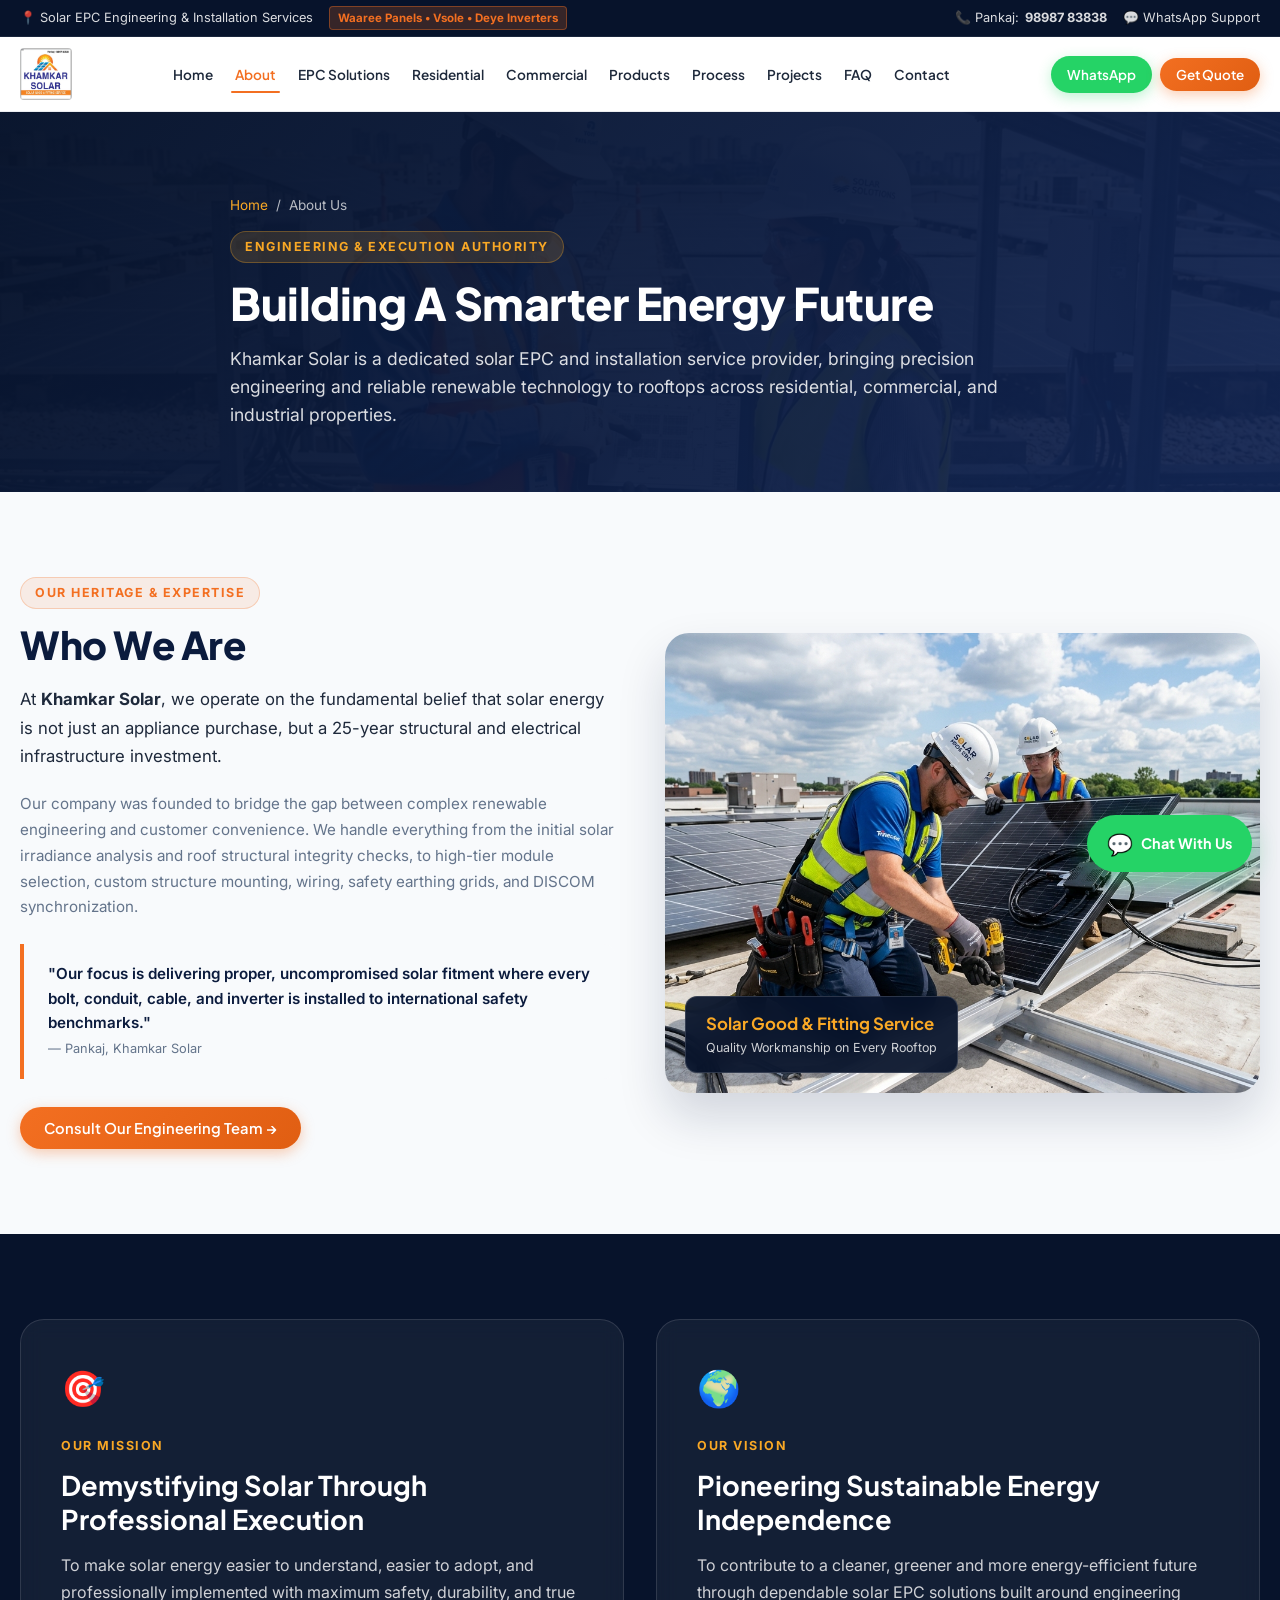
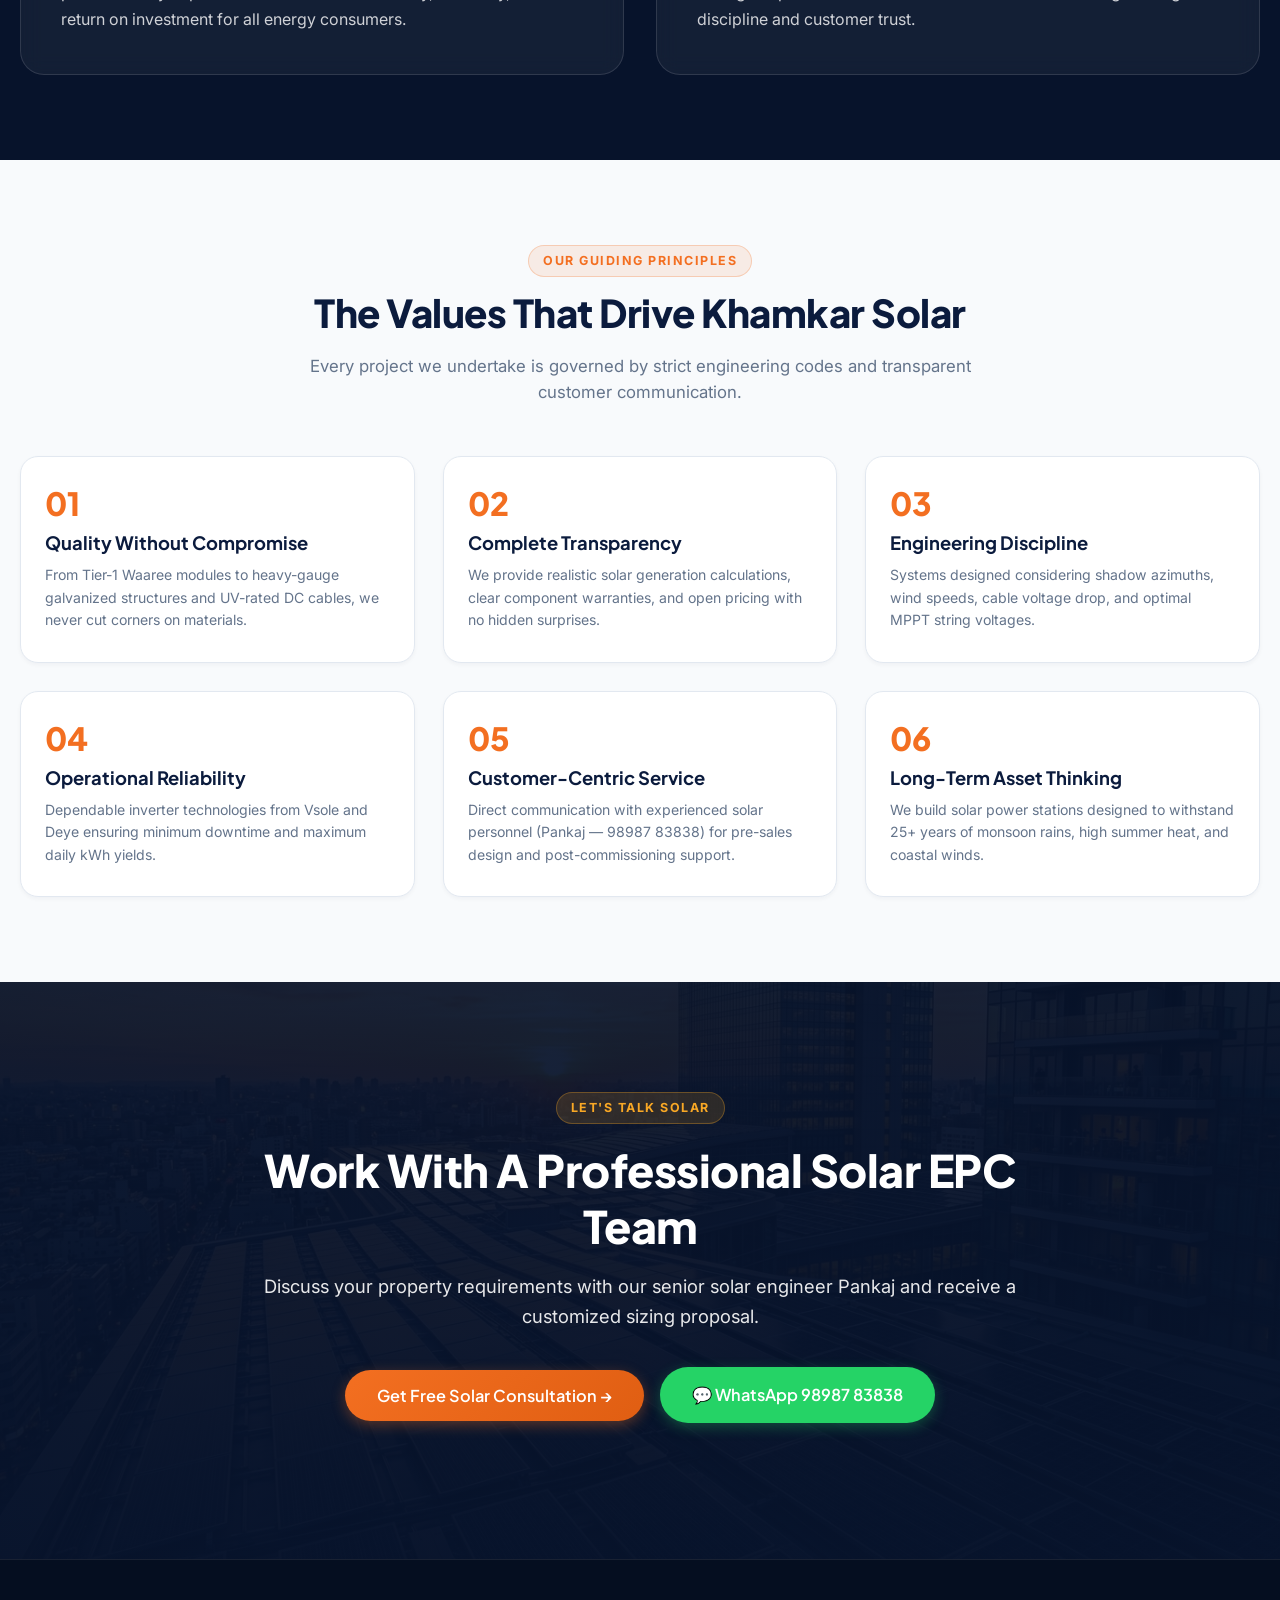
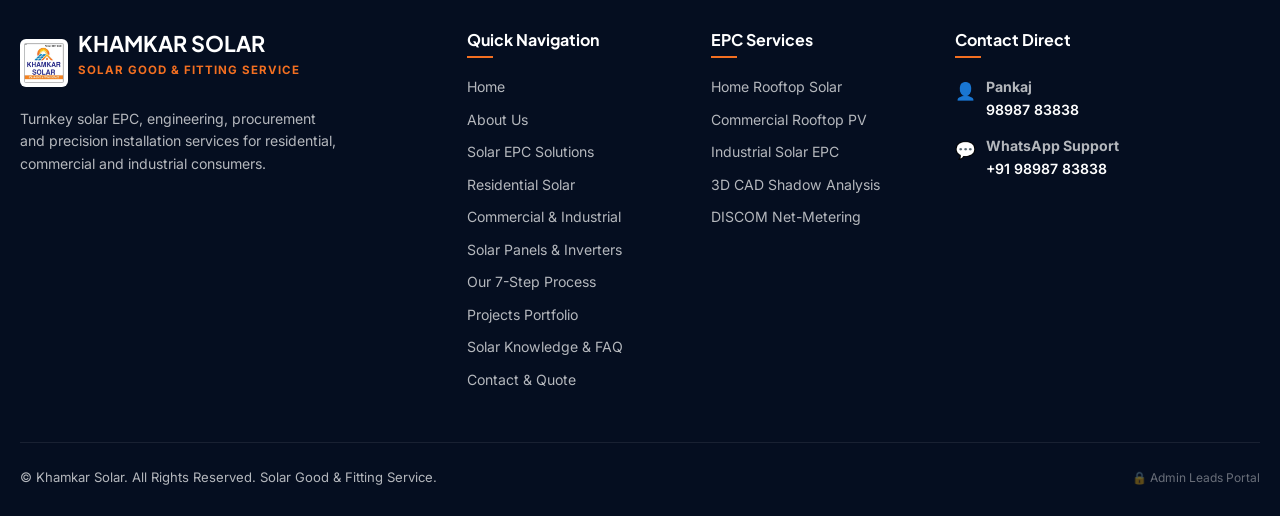
==== commit 24d2de07: "Fix header layout: eliminate redundant logo text, ensure single-line desktop nav, optimize mobile/ta" ====
--- a/about.html
+++ b/about.html
@@ -29,29 +29,27 @@
   <header class="main-header">
     <div class="container header-container">
       <a href="index.html" class="brand-logo-wrap">
-        <img src="assets/images/khamkar-solar-logo.png" alt="Khamkar Solar Logo" class="brand-logo-img">
-        <div class="brand-text">
-          <span class="brand-name">KHAMKAR SOLAR</span>
-          <span class="brand-tagline">SOLAR GOOD & FITTING SERVICE</span>
-        </div>
+        <img src="assets/images/khamkar-solar-logo.png" alt="Khamkar Solar - Solar Good & Fitting Service" class="brand-logo-img">
       </a>
 
+      <!-- Desktop Nav -->
       <nav class="nav-menu">
         <a href="index.html" class="nav-link">Home</a>
-        <a href="about.html" class="nav-link active">About Us</a>
+        <a href="about.html" class="nav-link active">About</a>
         <a href="solutions.html" class="nav-link">EPC Solutions</a>
         <a href="residential.html" class="nav-link">Residential</a>
-        <a href="commercial.html" class="nav-link">Commercial & Industrial</a>
+        <a href="commercial.html" class="nav-link">Commercial</a>
         <a href="products.html" class="nav-link">Products</a>
-        <a href="process.html" class="nav-link">Our Process</a>
+        <a href="process.html" class="nav-link">Process</a>
         <a href="projects.html" class="nav-link">Projects</a>
-        <a href="faq.html" class="nav-link">Solar FAQ</a>
+        <a href="faq.html" class="nav-link">FAQ</a>
         <a href="contact.html" class="nav-link">Contact</a>
       </nav>
 
+      <!-- Header CTAs -->
       <div class="header-actions">
-        <a href="https://wa.me/919898783838" target="_blank" class="btn btn-whatsapp btn-sm">WhatsApp Us</a>
-        <button class="btn btn-primary btn-sm btn-open-quote-modal">Get Solar Quote</button>
+        <a href="https://wa.me/919898783838" target="_blank" class="btn btn-whatsapp btn-sm">WhatsApp</a>
+        <button class="btn btn-primary btn-sm btn-open-quote-modal">Get Quote</button>
         <button class="mobile-nav-toggle" aria-label="Toggle navigation">☰</button>
       </div>
     </div>
@@ -62,23 +60,22 @@
   <aside class="mobile-nav-drawer">
     <div>
       <div class="mobile-drawer-header">
-        <div class="brand-text">
-          <span class="brand-name" style="color: #FFF;">KHAMKAR SOLAR</span>
-          <span class="brand-tagline">SOLAR GOOD & FITTING SERVICE</span>
-        </div>
-        <button class="mobile-drawer-close">✕</button>
+        <a href="index.html" class="brand-logo-wrap">
+          <img src="assets/images/khamkar-solar-logo.png" alt="Khamkar Solar" style="height: 46px;">
+        </a>
+        <button class="mobile-drawer-close" aria-label="Close menu">✕</button>
       </div>
       <nav class="mobile-nav-list">
         <a href="index.html">Home</a>
-        <a href="about.html" class="active">About Us</a>
-        <a href="solutions.html">Solar EPC Solutions</a>
-        <a href="residential.html">Residential Solar</a>
-        <a href="commercial.html">Commercial & Industrial</a>
-        <a href="products.html">Solar Panels & Inverters</a>
-        <a href="process.html">Our Process</a>
-        <a href="projects.html">Projects / Portfolio</a>
-        <a href="faq.html">Solar Knowledge / FAQ</a>
-        <a href="contact.html">Contact / Get Quote</a>
+        <a href="about.html" class="active">About</a>
+        <a href="solutions.html">EPC Solutions</a>
+        <a href="residential.html">Residential</a>
+        <a href="commercial.html">Commercial</a>
+        <a href="products.html">Products</a>
+        <a href="process.html">Process</a>
+        <a href="projects.html">Projects</a>
+        <a href="faq.html">FAQ</a>
+        <a href="contact.html">Contact</a>
       </nav>
     </div>
     <div class="mobile-drawer-footer">
--- a/css/style.css
+++ b/css/style.css
@@ -43,7 +43,7 @@
   --shadow-xl: 0 24px 48px rgba(11, 27, 61, 0.16);
   --shadow-orange: 0 10px 25px rgba(243, 111, 33, 0.35);
   
-  --glass-bg: rgba(255, 255, 255, 0.85);
+  --glass-bg: rgba(255, 255, 255, 0.92);
   --glass-border: rgba(255, 255, 255, 0.4);
   --glass-dark-bg: rgba(11, 27, 61, 0.75);
   --glass-dark-border: rgba(255, 255, 255, 0.1);
@@ -110,7 +110,7 @@
 .container {
   max-width: var(--container-max);
   margin: 0 auto;
-  padding: 0 24px;
+  padding: 0 20px;
 }
 
 /* Typography Utility */
@@ -126,7 +126,7 @@
   align-items: center;
   gap: 8px;
   text-transform: uppercase;
-  font-size: 0.8rem;
+  font-size: 0.78rem;
   font-weight: 700;
   letter-spacing: 1.5px;
   color: var(--color-accent-orange);
@@ -136,7 +136,7 @@
 .eyebrow-pill {
   background: rgba(243, 111, 33, 0.1);
   color: var(--color-accent-orange);
-  padding: 6px 14px;
+  padding: 5px 14px;
   border-radius: 50px;
   border: 1px solid rgba(243, 111, 33, 0.25);
 }
@@ -151,14 +151,14 @@
 }
 
 .section-title {
-  font-size: 2.5rem;
+  font-size: 2.4rem;
   font-weight: 800;
   margin-bottom: 16px;
   letter-spacing: -0.5px;
 }
 
 .section-subtitle {
-  font-size: 1.125rem;
+  font-size: 1.05rem;
   color: var(--color-text-muted);
   max-width: 680px;
   margin-bottom: 40px;
@@ -186,11 +186,11 @@
   display: inline-flex;
   align-items: center;
   justify-content: center;
-  gap: 10px;
+  gap: 8px;
   font-family: var(--font-heading);
   font-weight: 600;
-  font-size: 0.95rem;
-  padding: 13px 26px;
+  font-size: 0.92rem;
+  padding: 12px 24px;
   border-radius: 50px;
   transition: all var(--transition-fast);
   white-space: nowrap;
@@ -246,13 +246,13 @@
 }
 
 .btn-sm {
-  padding: 8px 18px;
-  font-size: 0.85rem;
+  padding: 8px 16px;
+  font-size: 0.84rem;
 }
 
 .btn-lg {
-  padding: 16px 36px;
-  font-size: 1.05rem;
+  padding: 15px 32px;
+  font-size: 1.02rem;
 }
 
 .btn-icon-right span {
@@ -264,15 +264,15 @@
 }
 
 /* ==========================================================================
-   GLOBAL HEADER & NAVIGATION
+   GLOBAL HEADER & NAVIGATION (DESKTOP & MOBILE OPTIMIZED)
    ========================================================================== */
 
 /* Top Topbar */
 .topbar {
   background: var(--color-primary-dark);
-  color: rgba(255, 255, 255, 0.8);
-  font-size: 0.82rem;
-  padding: 8px 0;
+  color: rgba(255, 255, 255, 0.82);
+  font-size: 0.8rem;
+  padding: 6px 0;
   border-bottom: 1px solid rgba(255, 255, 255, 0.08);
 }
 
@@ -285,7 +285,7 @@
 .topbar-left, .topbar-right {
   display: flex;
   align-items: center;
-  gap: 20px;
+  gap: 16px;
 }
 
 .topbar-link {
@@ -293,6 +293,8 @@
   align-items: center;
   gap: 6px;
   color: rgba(255, 255, 255, 0.85);
+  font-size: 0.8rem;
+  white-space: nowrap;
 }
 
 .topbar-link:hover {
@@ -307,6 +309,7 @@
   border-radius: 4px;
   font-size: 0.72rem;
   border: 1px solid rgba(243, 111, 33, 0.4);
+  white-space: nowrap;
 }
 
 /* Main Navigation Header */
@@ -316,7 +319,7 @@
   left: 0;
   right: 0;
   z-index: 1000;
-  background: rgba(255, 255, 255, 0.96);
+  background: rgba(255, 255, 255, 0.98);
   backdrop-filter: blur(16px);
   -webkit-backdrop-filter: blur(16px);
   border-bottom: 1px solid rgba(11, 27, 61, 0.08);
@@ -324,29 +327,30 @@
 }
 
 .main-header.scrolled {
-  background: rgba(255, 255, 255, 0.98);
+  background: #FFFFFF;
   box-shadow: var(--shadow-md);
-  padding: 4px 0;
+  padding: 2px 0;
 }
 
 .header-container {
   display: flex;
   align-items: center;
   justify-content: space-between;
-  height: 78px;
+  height: 74px;
   transition: height var(--transition-normal);
+  gap: 16px;
 }
 
 .main-header.scrolled .header-container {
   height: 64px;
 }
 
-/* Logo */
+/* Brand Logo (Clean & Perfectly Sized) */
 .brand-logo-wrap {
   display: flex;
   align-items: center;
-  gap: 12px;
   text-decoration: none;
+  flex-shrink: 0;
 }
 
 .brand-logo-img {
@@ -354,50 +358,32 @@
   width: auto;
   object-fit: contain;
   transition: height var(--transition-normal);
+  border-radius: 4px;
 }
 
 .main-header.scrolled .brand-logo-img {
   height: 44px;
 }
 
-.brand-text {
-  display: flex;
-  flex-direction: column;
-}
-
-.brand-name {
-  font-family: var(--font-heading);
-  font-weight: 800;
-  font-size: 1.25rem;
-  color: var(--color-primary);
-  line-height: 1;
-  letter-spacing: 0.5px;
-}
-
-.brand-tagline {
-  font-size: 0.65rem;
-  font-weight: 700;
-  color: var(--color-accent-orange);
-  letter-spacing: 1px;
-  text-transform: uppercase;
-  margin-top: 3px;
-}
-
-/* Nav Links */
+/* Nav Menu (Single-line, Zero-wrap, High readability) */
 .nav-menu {
   display: flex;
   align-items: center;
-  gap: 20px;
+  gap: 14px;
+  margin: 0;
+  padding: 0;
 }
 
 .nav-link {
   font-family: var(--font-heading);
-  font-size: 0.88rem;
+  font-size: 0.85rem;
   font-weight: 600;
   color: var(--color-text-main);
   position: relative;
-  padding: 8px 0;
+  padding: 8px 4px;
+  white-space: nowrap !important;
   transition: color var(--transition-fast);
+  text-decoration: none;
 }
 
 .nav-link::after {
@@ -420,24 +406,36 @@
   width: 100%;
 }
 
+/* Header CTAs */
 .header-actions {
   display: flex;
   align-items: center;
-  gap: 10px;
+  gap: 8px;
+  flex-shrink: 0;
+}
+
+.header-actions .btn {
+  padding: 8px 16px;
+  font-size: 0.84rem;
 }
 
 /* Mobile Toggle */
 .mobile-nav-toggle {
   display: none;
-  background: none;
-  border: none;
-  width: 44px;
-  height: 44px;
+  background: rgba(11, 27, 61, 0.05);
+  border: 1px solid rgba(11, 27, 61, 0.12);
+  width: 42px;
+  height: 42px;
   border-radius: 8px;
   color: var(--color-primary);
-  font-size: 1.5rem;
+  font-size: 1.4rem;
   align-items: center;
   justify-content: center;
+}
+
+.mobile-nav-toggle:hover {
+  background: rgba(243, 111, 33, 0.1);
+  color: var(--color-accent-orange);
 }
 
 /* Mobile Navigation Drawer */
@@ -446,12 +444,12 @@
   top: 0;
   right: -100%;
   width: 85%;
-  max-width: 380px;
+  max-width: 360px;
   height: 100vh;
   background: var(--color-primary-dark);
   color: #FFFFFF;
   z-index: 2000;
-  padding: 30px 24px;
+  padding: 24px 20px;
   box-shadow: -10px 0 30px rgba(0,0,0,0.5);
   display: flex;
   flex-direction: column;
@@ -484,48 +482,54 @@
   display: flex;
   align-items: center;
   justify-content: space-between;
-  margin-bottom: 24px;
-  padding-bottom: 16px;
+  margin-bottom: 20px;
+  padding-bottom: 14px;
   border-bottom: 1px solid rgba(255,255,255,0.1);
 }
 
 .mobile-drawer-close {
   color: #FFFFFF;
-  font-size: 1.8rem;
-  width: 40px;
-  height: 40px;
+  font-size: 1.6rem;
+  width: 36px;
+  height: 36px;
   display: flex;
   align-items: center;
   justify-content: center;
+  background: rgba(255,255,255,0.1);
+  border-radius: 50%;
 }
 
 .mobile-nav-list {
   display: flex;
   flex-direction: column;
-  gap: 14px;
+  gap: 10px;
 }
 
 .mobile-nav-list a {
   font-family: var(--font-heading);
-  font-size: 1.05rem;
+  font-size: 1rem;
   font-weight: 600;
-  color: rgba(255, 255, 255, 0.85);
-  padding: 6px 0;
+  color: rgba(255, 255, 255, 0.88);
+  padding: 10px 14px;
+  border-radius: 8px;
   display: block;
+  background: rgba(255, 255, 255, 0.04);
+  transition: all var(--transition-fast);
 }
 
 .mobile-nav-list a.active, .mobile-nav-list a:hover {
-  color: var(--color-accent-orange);
-  padding-left: 8px;
+  color: #FFFFFF;
+  background: var(--color-accent-orange);
+  padding-left: 18px;
 }
 
 .mobile-drawer-footer {
-  margin-top: 24px;
-  padding-top: 20px;
+  margin-top: 20px;
+  padding-top: 16px;
   border-top: 1px solid rgba(255,255,255,0.1);
   display: flex;
   flex-direction: column;
-  gap: 12px;
+  gap: 10px;
 }
 
 /* ==========================================================================
@@ -534,8 +538,8 @@
 
 .hero-slider-section {
   position: relative;
-  min-height: 88vh;
-  height: 680px;
+  min-height: 85vh;
+  height: 640px;
   overflow: hidden;
   background: var(--color-primary-dark);
 }
@@ -574,8 +578,8 @@
   inset: 0;
   background: linear-gradient(
     90deg,
-    rgba(7, 19, 43, 0.92) 0%,
-    rgba(11, 27, 61, 0.75) 55%,
+    rgba(7, 19, 43, 0.94) 0%,
+    rgba(11, 27, 61, 0.78) 55%,
     rgba(11, 27, 61, 0.35) 100%
   );
   z-index: 2;
@@ -604,50 +608,50 @@
 .hero-eyebrow {
   display: inline-flex;
   align-items: center;
-  gap: 10px;
+  gap: 8px;
   background: rgba(255, 255, 255, 0.1);
   backdrop-filter: blur(6px);
   border: 1px solid rgba(255, 255, 255, 0.2);
-  padding: 6px 16px;
+  padding: 6px 14px;
   border-radius: 50px;
-  font-size: 0.85rem;
+  font-size: 0.8rem;
   font-weight: 700;
   letter-spacing: 1.5px;
   color: var(--color-accent-gold);
-  margin-bottom: 20px;
+  margin-bottom: 18px;
   width: fit-content;
 }
 
 .hero-title {
-  font-size: 3.4rem;
+  font-size: 3.2rem;
   font-weight: 800;
-  line-height: 1.12;
-  color: #FFFFFF;
-  margin-bottom: 20px;
-  letter-spacing: -1px;
+  line-height: 1.15;
+  color: #FFFFFF;
+  margin-bottom: 18px;
+  letter-spacing: -0.5px;
 }
 
 .hero-subtitle {
-  font-size: 1.2rem;
+  font-size: 1.15rem;
   line-height: 1.6;
   color: rgba(255, 255, 255, 0.88);
-  margin-bottom: 36px;
-  max-width: 680px;
+  margin-bottom: 32px;
+  max-width: 660px;
 }
 
 .hero-cta-group {
   display: flex;
   align-items: center;
   flex-wrap: wrap;
-  gap: 16px;
-  margin-bottom: 26px;
+  gap: 14px;
+  margin-bottom: 24px;
 }
 
 .hero-contact-badge {
   display: inline-flex;
   align-items: center;
-  gap: 10px;
-  font-size: 0.95rem;
+  gap: 8px;
+  font-size: 0.9rem;
   color: rgba(255, 255, 255, 0.9);
   padding: 8px 16px;
   background: rgba(255, 255, 255, 0.08);
@@ -662,23 +666,23 @@
 /* Slider Controls & Indicators */
 .hero-controls {
   position: absolute;
-  bottom: 36px;
-  right: 48px;
+  bottom: 30px;
+  right: 36px;
   z-index: 10;
   display: flex;
   align-items: center;
-  gap: 20px;
+  gap: 16px;
 }
 
 .hero-indicators {
   display: flex;
   align-items: center;
-  gap: 10px;
+  gap: 8px;
 }
 
 .indicator-item {
-  width: 44px;
-  height: 5px;
+  width: 38px;
+  height: 4px;
   background: rgba(255, 255, 255, 0.25);
   border-radius: 4px;
   position: relative;
@@ -703,24 +707,24 @@
 
 .slide-number-indicator {
   font-family: var(--font-heading);
-  font-size: 0.9rem;
+  font-size: 0.85rem;
   font-weight: 700;
   color: rgba(255, 255, 255, 0.9);
   letter-spacing: 2px;
 }
 
 /* ==========================================================================
-   PAGE HERO (INNER 9 PAGES)
+   PAGE HERO (INNER PAGES)
    ========================================================================== */
 
 .page-hero {
   position: relative;
-  min-height: 400px;
+  min-height: 380px;
   background: var(--color-primary-dark);
   display: flex;
   align-items: center;
   overflow: hidden;
-  padding: 80px 0 60px;
+  padding: 70px 0 50px;
 }
 
 .page-hero-bg {
@@ -751,7 +755,7 @@
   gap: 8px;
   font-size: 0.85rem;
   color: rgba(255, 255, 255, 0.7);
-  margin-bottom: 16px;
+  margin-bottom: 14px;
 }
 
 .breadcrumb a {
@@ -763,15 +767,15 @@
 }
 
 .page-hero-title {
-  font-size: 3rem;
+  font-size: 2.8rem;
   font-weight: 800;
   color: #FFFFFF;
-  margin-bottom: 16px;
+  margin-bottom: 14px;
   letter-spacing: -0.5px;
 }
 
 .page-hero-desc {
-  font-size: 1.15rem;
+  font-size: 1.1rem;
   color: rgba(255, 255, 255, 0.85);
   line-height: 1.6;
 }
@@ -782,7 +786,7 @@
 
 .trust-strip {
   background: #FFFFFF;
-  padding: 24px 0;
+  padding: 22px 0;
   border-bottom: 1px solid var(--color-border);
   box-shadow: var(--shadow-sm);
   position: relative;
@@ -792,14 +796,14 @@
 .trust-grid {
   display: grid;
   grid-template-columns: repeat(6, 1fr);
-  gap: 16px;
+  gap: 14px;
 }
 
 .trust-card {
   display: flex;
   align-items: center;
-  gap: 12px;
-  padding: 8px;
+  gap: 10px;
+  padding: 6px;
   border-radius: var(--radius-md);
   transition: transform var(--transition-fast);
 }
@@ -809,27 +813,27 @@
 }
 
 .trust-icon-box {
-  width: 44px;
-  height: 44px;
-  border-radius: 12px;
+  width: 42px;
+  height: 42px;
+  border-radius: 10px;
   background: rgba(243, 111, 33, 0.1);
   color: var(--color-accent-orange);
   display: flex;
   align-items: center;
   justify-content: center;
-  font-size: 1.25rem;
+  font-size: 1.2rem;
   flex-shrink: 0;
 }
 
 .trust-info h4 {
-  font-size: 0.9rem;
+  font-size: 0.88rem;
   font-weight: 700;
   color: var(--color-primary);
   line-height: 1.2;
 }
 
 .trust-info p {
-  font-size: 0.75rem;
+  font-size: 0.74rem;
   color: var(--color-text-muted);
 }
 
@@ -838,7 +842,7 @@
    ========================================================================== */
 
 .section {
-  padding: 90px 0;
+  padding: 85px 0;
   position: relative;
 }
 
@@ -863,7 +867,7 @@
 .split-screen {
   display: grid;
   grid-template-columns: 1fr 1fr;
-  gap: 60px;
+  gap: 50px;
   align-items: center;
 }
 
@@ -876,7 +880,7 @@
 
 .split-image {
   width: 100%;
-  height: 480px;
+  height: 460px;
   object-fit: cover;
   transition: transform 0.6s ease;
 }
@@ -887,11 +891,11 @@
 
 .split-badge {
   position: absolute;
-  bottom: 24px;
-  left: 24px;
-  background: rgba(7, 19, 43, 0.9);
+  bottom: 20px;
+  left: 20px;
+  background: rgba(7, 19, 43, 0.92);
   backdrop-filter: blur(12px);
-  padding: 16px 22px;
+  padding: 14px 20px;
   border-radius: var(--radius-md);
   border: 1px solid rgba(255, 255, 255, 0.15);
   color: #FFFFFF;
@@ -900,32 +904,32 @@
 .split-badge-title {
   font-family: var(--font-heading);
   font-weight: 700;
-  font-size: 1.1rem;
+  font-size: 1.05rem;
   color: var(--color-accent-gold);
 }
 
 .split-badge-sub {
-  font-size: 0.8rem;
+  font-size: 0.78rem;
   color: rgba(255, 255, 255, 0.8);
 }
 
-/* Features & Cards */
+/* Features & Grids */
 .grid-3 {
   display: grid;
   grid-template-columns: repeat(3, 1fr);
-  gap: 30px;
+  gap: 28px;
 }
 
 .grid-4 {
   display: grid;
   grid-template-columns: repeat(4, 1fr);
-  gap: 24px;
+  gap: 22px;
 }
 
 .grid-2 {
   display: grid;
   grid-template-columns: repeat(2, 1fr);
-  gap: 36px;
+  gap: 32px;
 }
 
 /* Solution Cards */
@@ -941,14 +945,14 @@
 }
 
 .solution-card:hover {
-  transform: translateY(-8px);
+  transform: translateY(-6px);
   box-shadow: var(--shadow-xl);
   border-color: rgba(243, 111, 33, 0.4);
 }
 
 .solution-card-img-wrap {
   position: relative;
-  height: 230px;
+  height: 220px;
   overflow: hidden;
 }
 
@@ -960,16 +964,16 @@
 }
 
 .solution-card:hover .solution-card-img {
-  transform: scale(1.08);
+  transform: scale(1.06);
 }
 
 .solution-card-badge {
   position: absolute;
-  top: 16px;
-  left: 16px;
+  top: 14px;
+  left: 14px;
   background: var(--color-primary-dark);
   color: #FFFFFF;
-  font-size: 0.75rem;
+  font-size: 0.72rem;
   font-weight: 700;
   padding: 4px 12px;
   border-radius: 50px;
@@ -977,7 +981,7 @@
 }
 
 .solution-card-body {
-  padding: 28px;
+  padding: 24px;
   flex-grow: 1;
   display: flex;
   flex-direction: column;
@@ -985,30 +989,30 @@
 }
 
 .solution-card-body h3 {
-  font-size: 1.35rem;
-  margin-bottom: 12px;
+  font-size: 1.3rem;
+  margin-bottom: 10px;
 }
 
 .solution-card-body p {
   color: var(--color-text-muted);
-  font-size: 0.92rem;
+  font-size: 0.9rem;
   line-height: 1.6;
+  margin-bottom: 18px;
+}
+
+.solution-tags {
+  display: flex;
+  flex-wrap: wrap;
+  gap: 6px;
   margin-bottom: 20px;
-}
-
-.solution-tags {
-  display: flex;
-  flex-wrap: wrap;
-  gap: 8px;
-  margin-bottom: 24px;
 }
 
 .solution-tag {
   background: #F1F5F9;
   color: var(--color-primary-navy);
-  font-size: 0.75rem;
+  font-size: 0.74rem;
   font-weight: 600;
-  padding: 4px 10px;
+  padding: 4px 8px;
   border-radius: 4px;
 }
 
@@ -1016,13 +1020,13 @@
 .why-grid {
   display: grid;
   grid-template-columns: repeat(3, 1fr);
-  gap: 28px;
+  gap: 24px;
 }
 
 .why-card {
   background: rgba(255, 255, 255, 0.04);
   border: 1px solid rgba(255, 255, 255, 0.1);
-  padding: 32px 26px;
+  padding: 30px 24px;
   border-radius: var(--radius-lg);
   backdrop-filter: blur(8px);
   position: relative;
@@ -1043,7 +1047,7 @@
 
 .why-card:hover {
   background: rgba(255, 255, 255, 0.08);
-  transform: translateY(-5px);
+  transform: translateY(-4px);
   border-color: rgba(243, 111, 33, 0.3);
 }
 
@@ -1053,31 +1057,30 @@
 
 .why-num {
   font-family: var(--font-heading);
-  font-size: 2.2rem;
+  font-size: 2rem;
   font-weight: 800;
   color: var(--color-accent-orange);
   line-height: 1;
-  margin-bottom: 14px;
+  margin-bottom: 12px;
   display: inline-block;
-  opacity: 0.9;
 }
 
 .why-card h4 {
-  font-size: 1.2rem;
-  margin-bottom: 12px;
+  font-size: 1.15rem;
+  margin-bottom: 10px;
   color: #FFFFFF;
 }
 
 .why-card p {
   color: rgba(255, 255, 255, 0.75);
-  font-size: 0.9rem;
+  font-size: 0.88rem;
   line-height: 1.6;
 }
 
-/* Technology Partners / Brands Section */
+/* Technology Partners Section */
 .brands-section {
   background: #FFFFFF;
-  padding: 70px 0;
+  padding: 65px 0;
   border-top: 1px solid var(--color-border);
   border-bottom: 1px solid var(--color-border);
 }
@@ -1085,7 +1088,7 @@
 .brands-grid {
   display: grid;
   grid-template-columns: repeat(3, 1fr);
-  gap: 32px;
+  gap: 28px;
   align-items: stretch;
 }
 
@@ -1093,7 +1096,7 @@
   background: #F8FAFC;
   border: 1px solid var(--color-border);
   border-radius: var(--radius-lg);
-  padding: 30px 24px;
+  padding: 28px 20px;
   text-align: center;
   transition: all var(--transition-normal);
   display: flex;
@@ -1106,7 +1109,7 @@
   background: #FFFFFF;
   box-shadow: var(--shadow-lg);
   border-color: var(--color-accent-orange);
-  transform: translateY(-6px);
+  transform: translateY(-5px);
 }
 
 .brand-card-img-wrap {
@@ -1115,8 +1118,8 @@
   display: flex;
   align-items: center;
   justify-content: center;
-  margin-bottom: 20px;
-  padding: 8px;
+  margin-bottom: 16px;
+  padding: 6px;
 }
 
 .brand-card-img-wrap img {
@@ -1126,26 +1129,26 @@
 }
 
 .brand-card h4 {
-  font-size: 1.25rem;
+  font-size: 1.2rem;
   margin-bottom: 8px;
 }
 
 .brand-card p {
-  font-size: 0.88rem;
+  font-size: 0.86rem;
   color: var(--color-text-muted);
   line-height: 1.5;
   margin-bottom: 16px;
 }
 
-/* 5-Step Process (Home Horizontal) */
+/* 5-Step Process */
 .process-steps-wrap {
   position: relative;
-  margin-top: 40px;
+  margin-top: 36px;
 }
 
 .process-line {
   position: absolute;
-  top: 38px;
+  top: 36px;
   left: 5%;
   right: 5%;
   height: 3px;
@@ -1156,7 +1159,7 @@
 .process-grid-5 {
   display: grid;
   grid-template-columns: repeat(5, 1fr);
-  gap: 20px;
+  gap: 16px;
   position: relative;
   z-index: 2;
 }
@@ -1166,8 +1169,8 @@
 }
 
 .process-step-circle {
-  width: 76px;
-  height: 76px;
+  width: 72px;
+  height: 72px;
   border-radius: 50%;
   background: #FFFFFF;
   border: 3px solid var(--color-accent-orange);
@@ -1176,20 +1179,20 @@
   flex-direction: column;
   align-items: center;
   justify-content: center;
-  margin: 0 auto 20px;
+  margin: 0 auto 16px;
   font-family: var(--font-heading);
   transition: all var(--transition-fast);
 }
 
 .process-step-num {
-  font-size: 1.1rem;
+  font-size: 1.05rem;
   font-weight: 800;
   color: var(--color-primary);
 }
 
 .process-step-item:hover .process-step-circle {
   background: var(--color-accent-orange);
-  transform: scale(1.1);
+  transform: scale(1.08);
   box-shadow: var(--shadow-orange);
 }
 
@@ -1198,14 +1201,14 @@
 }
 
 .process-step-item h4 {
-  font-size: 1.05rem;
-  margin-bottom: 8px;
+  font-size: 1rem;
+  margin-bottom: 6px;
 }
 
 .process-step-item p {
-  font-size: 0.82rem;
+  font-size: 0.8rem;
   color: var(--color-text-muted);
-  line-height: 1.5;
+  line-height: 1.4;
 }
 
 /* ==========================================================================
@@ -1214,7 +1217,7 @@
 
 .grand-cta-section {
   position: relative;
-  padding: 120px 0;
+  padding: 110px 0;
   background: var(--color-primary-dark);
   color: #FFFFFF;
   text-align: center;
@@ -1244,17 +1247,17 @@
 }
 
 .grand-cta-content h2 {
-  font-size: 3rem;
+  font-size: 2.8rem;
   font-weight: 800;
   color: #FFFFFF;
-  margin-bottom: 20px;
+  margin-bottom: 18px;
   letter-spacing: -0.5px;
 }
 
 .grand-cta-content p {
-  font-size: 1.2rem;
+  font-size: 1.15rem;
   color: rgba(255, 255, 255, 0.9);
-  margin-bottom: 40px;
+  margin-bottom: 36px;
 }
 
 .grand-cta-buttons {
@@ -1262,19 +1265,19 @@
   align-items: center;
   justify-content: center;
   flex-wrap: wrap;
-  gap: 18px;
-  margin-bottom: 30px;
+  gap: 16px;
+  margin-bottom: 26px;
 }
 
 .grand-cta-contact {
-  font-size: 1.1rem;
+  font-size: 1.05rem;
   color: rgba(255, 255, 255, 0.85);
 }
 
 .grand-cta-contact a {
   color: var(--color-accent-gold);
   font-weight: 700;
-  margin-left: 8px;
+  margin-left: 6px;
 }
 
 /* ==========================================================================
@@ -1284,46 +1287,46 @@
 .main-footer {
   background: #050E20;
   color: rgba(255, 255, 255, 0.7);
-  padding: 80px 0 30px;
+  padding: 70px 0 28px;
   border-top: 1px solid rgba(255, 255, 255, 0.08);
 }
 
 .footer-grid {
   display: grid;
   grid-template-columns: 2fr 1fr 1fr 1.5fr;
-  gap: 48px;
-  margin-bottom: 60px;
+  gap: 40px;
+  margin-bottom: 50px;
 }
 
 .footer-brand h3 {
-  font-size: 1.4rem;
+  font-size: 1.35rem;
   color: #FFFFFF;
   margin-bottom: 4px;
 }
 
 .footer-tagline {
-  font-size: 0.75rem;
+  font-size: 0.72rem;
   font-weight: 700;
   color: var(--color-accent-orange);
   letter-spacing: 1px;
   text-transform: uppercase;
+  margin-bottom: 16px;
+}
+
+.footer-brand p {
+  font-size: 0.88rem;
+  line-height: 1.6;
+  margin-bottom: 20px;
+  max-width: 320px;
+}
+
+.footer-heading {
+  font-size: 1rem;
+  font-weight: 700;
+  color: #FFFFFF;
   margin-bottom: 18px;
-}
-
-.footer-brand p {
-  font-size: 0.9rem;
-  line-height: 1.6;
-  margin-bottom: 24px;
-  max-width: 320px;
-}
-
-.footer-heading {
-  font-size: 1.05rem;
-  font-weight: 700;
-  color: #FFFFFF;
-  margin-bottom: 22px;
   position: relative;
-  padding-bottom: 10px;
+  padding-bottom: 8px;
 }
 
 .footer-heading::after {
@@ -1331,7 +1334,7 @@
   position: absolute;
   bottom: 0;
   left: 0;
-  width: 30px;
+  width: 26px;
   height: 2px;
   background: var(--color-accent-orange);
 }
@@ -1339,11 +1342,11 @@
 .footer-links {
   display: flex;
   flex-direction: column;
-  gap: 12px;
+  gap: 10px;
 }
 
 .footer-links a {
-  font-size: 0.9rem;
+  font-size: 0.88rem;
   color: rgba(255, 255, 255, 0.7);
 }
 
@@ -1354,16 +1357,16 @@
 
 .footer-contact-item {
   display: flex;
-  gap: 12px;
-  margin-bottom: 16px;
-  font-size: 0.9rem;
+  gap: 10px;
+  margin-bottom: 14px;
+  font-size: 0.88rem;
 }
 
 .footer-contact-icon {
   color: var(--color-accent-orange);
-  font-size: 1.1rem;
+  font-size: 1.05rem;
   flex-shrink: 0;
-  margin-top: 3px;
+  margin-top: 2px;
 }
 
 .footer-contact-item a {
@@ -1377,16 +1380,16 @@
 
 .footer-bottom {
   border-top: 1px solid rgba(255, 255, 255, 0.08);
-  padding-top: 28px;
+  padding-top: 24px;
   display: flex;
   align-items: center;
   justify-content: space-between;
-  font-size: 0.85rem;
+  font-size: 0.82rem;
 }
 
 .footer-admin-btn {
   color: rgba(255, 255, 255, 0.4);
-  font-size: 0.78rem;
+  font-size: 0.75rem;
   display: inline-flex;
   align-items: center;
   gap: 4px;
@@ -1400,7 +1403,6 @@
    FLOATING COMMUNICATION WIDGETS
    ========================================================================== */
 
-/* WhatsApp Floating Button */
 .whatsapp-float-btn {
   position: fixed;
   bottom: 28px;
@@ -1410,12 +1412,12 @@
   color: #FFFFFF;
   display: flex;
   align-items: center;
-  gap: 10px;
+  gap: 8px;
   padding: 12px 20px;
   border-radius: 50px;
   font-family: var(--font-heading);
   font-weight: 700;
-  font-size: 0.92rem;
+  font-size: 0.9rem;
   box-shadow: 0 8px 24px rgba(37, 211, 102, 0.4);
   transition: all var(--transition-fast);
 }
@@ -1427,10 +1429,9 @@
 }
 
 .whatsapp-float-icon {
-  font-size: 1.4rem;
-}
-
-/* Mobile Bottom Action Bar */
+  font-size: 1.3rem;
+}
+
 .mobile-call-bar {
   display: none;
   position: fixed;
@@ -1440,48 +1441,70 @@
   background: #FFFFFF;
   z-index: 1040;
   box-shadow: 0 -4px 20px rgba(0, 0, 0, 0.1);
-  padding: 10px 16px;
+  padding: 8px 14px;
 }
 
 .mobile-call-bar-grid {
   display: grid;
   grid-template-columns: 1fr 1fr;
-  gap: 12px;
+  gap: 10px;
 }
 
 /* ==========================================================================
-   MEDIA QUERIES (CORE RESPONSIVENESS)
+   RESPONSIVE MEDIA QUERIES (DESKTOP & MOBILE PERFECTION)
    ========================================================================== */
 
-@media (max-width: 1080px) {
+/* Large screens: Crisp single-line menu */
+@media (min-width: 1181px) {
   .nav-menu {
-    gap: 14px;
-  }
-  .nav-link {
-    font-size: 0.82rem;
+    display: flex !important;
+  }
+  .mobile-nav-toggle {
+    display: none !important;
+  }
+}
+
+/* Medium / Laptops / Tablets: Switch to Mobile Drawer cleanly */
+@media (max-width: 1180px) {
+  .topbar-left .topbar-badge {
+    display: none;
+  }
+  .nav-menu {
+    display: none !important;
+  }
+  .mobile-nav-toggle {
+    display: flex !important;
+  }
+  .header-actions .btn-whatsapp {
+    display: none;
   }
   .trust-grid {
     grid-template-columns: repeat(3, 1fr);
   }
   .footer-grid {
     grid-template-columns: 1fr 1fr;
-    gap: 36px;
-  }
-}
-
-@media (max-width: 868px) {
+    gap: 32px;
+  }
+}
+
+/* Mobile Screens (< 768px) */
+@media (max-width: 768px) {
   .topbar {
     display: none;
   }
-  .nav-menu, .header-actions .btn-whatsapp {
-    display: none;
-  }
-  .mobile-nav-toggle {
-    display: flex;
+  .header-container {
+    height: 60px;
+  }
+  .brand-logo-img {
+    height: 42px;
+  }
+  .header-actions .btn-header-quote, .header-actions .btn-open-quote-modal {
+    padding: 6px 12px;
+    font-size: 0.78rem;
   }
   .split-screen {
     grid-template-columns: 1fr;
-    gap: 36px;
+    gap: 32px;
   }
   .grid-3, .grid-4, .why-grid, .brands-grid {
     grid-template-columns: 1fr;
@@ -1491,26 +1514,26 @@
   }
   .process-grid-5 {
     grid-template-columns: 1fr;
-    gap: 24px;
+    gap: 20px;
   }
   .hero-title {
-    font-size: 2.3rem;
+    font-size: 2.2rem;
   }
   .section-title {
-    font-size: 2rem;
+    font-size: 1.9rem;
   }
   .page-hero-title {
-    font-size: 2.2rem;
+    font-size: 2.1rem;
   }
   .hero-controls {
-    bottom: 20px;
-    right: 20px;
+    bottom: 18px;
+    right: 18px;
   }
   .whatsapp-float-btn {
-    padding: 12px;
+    padding: 10px;
     border-radius: 50%;
-    bottom: 74px;
-    right: 18px;
+    bottom: 70px;
+    right: 16px;
   }
   .whatsapp-float-btn span {
     display: none;
@@ -1519,6 +1542,6 @@
     display: block;
   }
   body {
-    padding-bottom: 64px;
-  }
-}
+    padding-bottom: 60px;
+  }
+}
